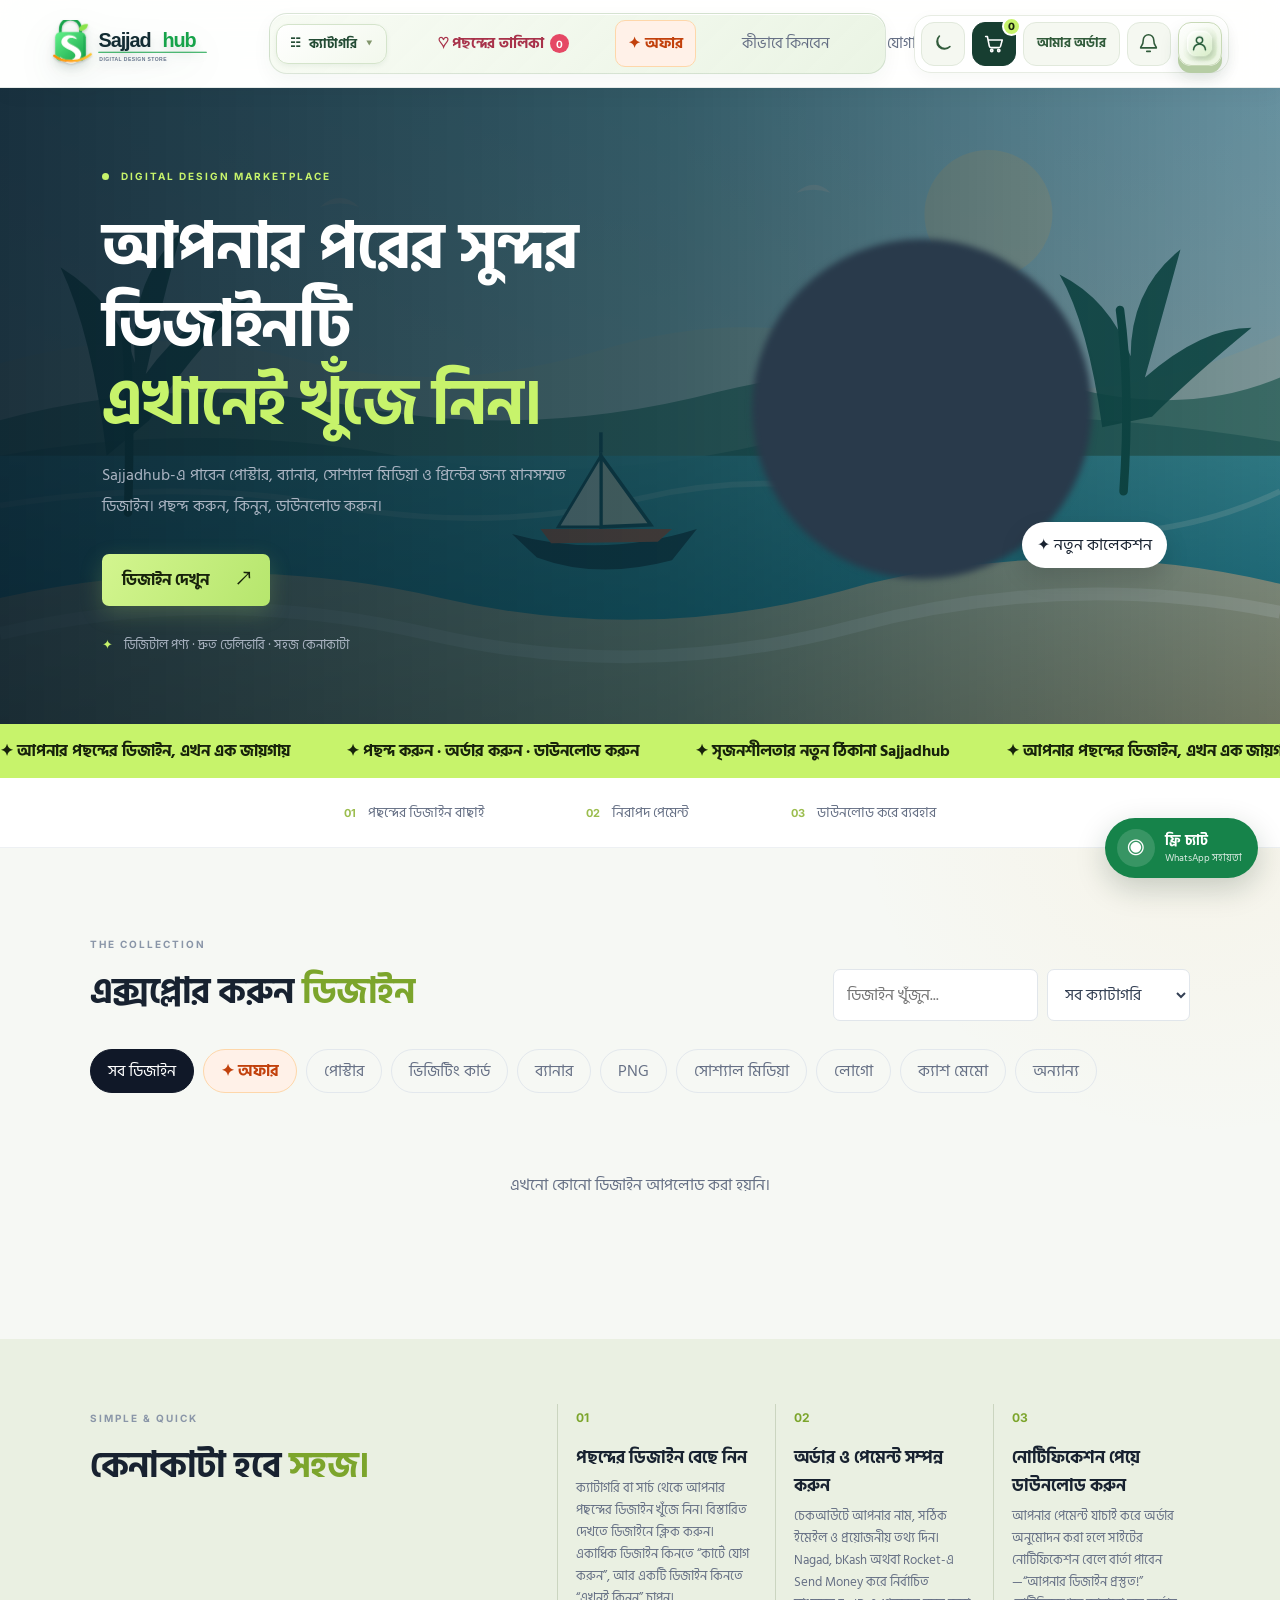
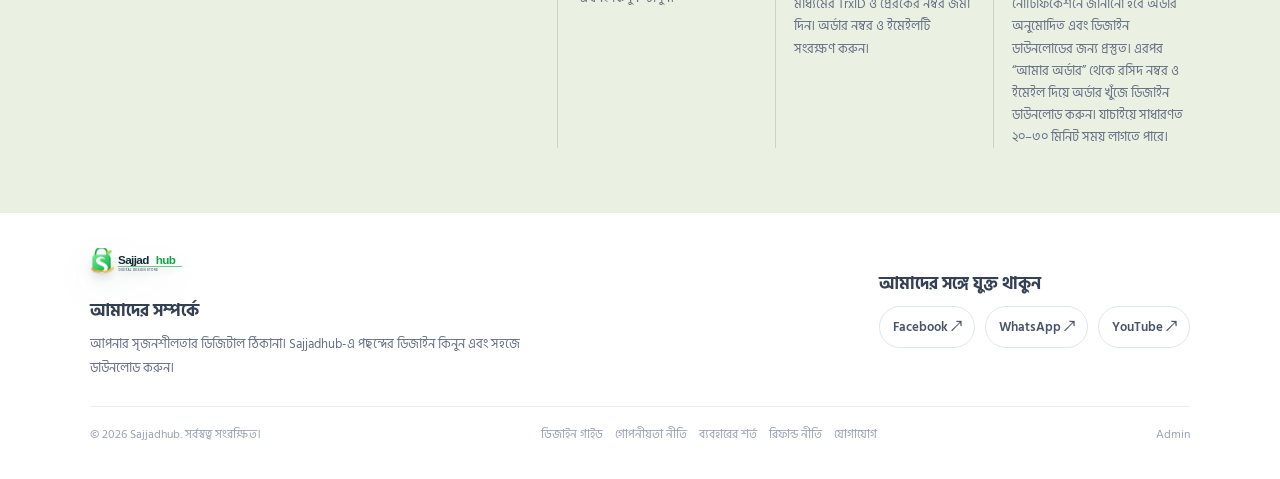
==== index.html @ d4e5ef69 "Show payment provider logos without duplicate text" ====
<!doctype html>
<html lang="bn">
<head>
  <meta charset="utf-8">
  <meta name="viewport" content="width=device-width, initial-scale=1">
  <meta name="theme-color" content="#101828">
  <meta name="google-site-verification" content="YLkcUttZaHvhsWvAdoCxbImIG55p9bo54wvLR462OSw" />
  <meta name="google-site-verification" content="5jRumCWJTZC4MbfJ2y0mTHkjR51A-d470CWr7_0JS5M" />
  <meta name="google-adsense-account" content="ca-pub-8869185519506089">
  <meta name="description" content="Sajjadhub-এ পোস্টার, ব্যানার, ভিজিটিং কার্ড, লোগো ও সোশ্যাল মিডিয়ার ডিজাইন কিনুন। সহজ অর্ডার, নিরাপদ পেমেন্ট যাচাই এবং ডিজিটাল ডাউনলোড।">
  <link rel="canonical" href="https://sajjadhub.pages.dev/">
  <meta property="og:type" content="website">
  <meta property="og:locale" content="bn_BD">
  <meta property="og:site_name" content="Sajjadhub">
  <meta property="og:title" content="Sajjadhub — ডিজিটাল ডিজাইন শপ">
  <meta property="og:description" content="পোস্টার, ব্যানার, ভিজিটিং কার্ড, লোগো ও সোশ্যাল মিডিয়ার ডিজাইন কিনুন Sajjadhub-এ।">
  <meta property="og:url" content="https://sajjadhub.pages.dev/">
  <meta property="og:image" content="https://sajjadhub.pages.dev/sajjadhub-logo.svg">
  <meta name="twitter:card" content="summary">
  <meta name="twitter:title" content="Sajjadhub — ডিজিটাল ডিজাইন শপ">
  <meta name="twitter:description" content="আপনার পছন্দের ডিজাইন বেছে নিন, অর্ডার করুন এবং ডাউনলোড করুন।">
  <script type="application/ld+json">
  {
    "@context": "https://schema.org",
    "@type": "WebSite",
    "name": "Sajjadhub",
    "url": "https://sajjadhub.pages.dev/",
    "inLanguage": "bn-BD",
    "description": "বাংলা ভাষার ডিজিটাল ডিজাইন শপ"
  }
  </script>
  <title>Sajjadhub — ডিজাইন শপ</title>
  <link rel="preconnect" href="https://fonts.googleapis.com">
  <link rel="preconnect" href="https://fonts.gstatic.com" crossorigin>
  <link href="https://fonts.googleapis.com/css2?family=Hind+Siliguri:wght@400;500;600;700&family=Inter:wght@400;500;600;700;800&display=swap" rel="stylesheet">
  <link rel="stylesheet" href="styles.css?v=bkash-rocket-preview-20261112-1">
</head>
<body>
  <header class="topbar">
    <a class="brand" href="#" aria-label="Sajjadhub হোম"><img src="/sajjadhub-logo.svg" alt="Sajjadhub — Digital Design Store"></a>
    <div class="header-navigation">
      <details class="category-menu"><summary class="category-menu-trigger"><span aria-hidden="true">☷</span> ক্যাটাগরি <span class="category-chevron">▾</span></summary><div class="category-menu-dropdown"><a href="#shop" data-category-link="পোস্টার">পোস্টার</a><a href="#shop" data-category-link="ভিজিটিং কার্ড">ভিজিটিং কার্ড</a><a href="#shop" data-category-link="ব্যানার">ব্যানার</a><a href="#shop" data-category-link="PNG">PNG</a><a href="#shop" data-category-link="সোশ্যাল মিডিয়া">সোশ্যাল মিডিয়া</a><a href="#shop" data-category-link="লোগো">লোগো</a><a href="#shop" data-category-link="ক্যাশ মেমো">ক্যাশ মেমো</a><a href="#shop" data-category-link="অন্যান্য">অন্যান্য</a></div></details>
      <nav class="primary-nav"><a href="#shop">ডিজাইন</a><a class="favorites-nav-link" href="#favorites" data-favorites-link>♡ পছন্দের তালিকা <span id="favoriteCount" hidden></span></a><a class="offer-nav-link" href="#shop" data-offers-link>✦ অফার</a><a href="#how">কীভাবে কিনবেন</a><a href="#contact">যোগাযোগ</a></nav>
    </div>
    <div class="header-actions" aria-label="দোকানের দ্রুত অপশন">
      <button class="header-icon-button theme-toggle" id="themeToggle" type="button" aria-label="ডার্ক মোড চালু করুন" title="ডার্ক মোড"><svg class="theme-moon-icon" viewBox="0 0 24 24" aria-hidden="true"><path d="M20.5 15.5A8.5 8.5 0 0 1 8.5 3.5 8.5 8.5 0 1 0 20.5 15.5Z"/></svg></button>
      <button class="header-icon-button cart-button" id="openCart" type="button" aria-label="কার্ট খুলুন" title="কার্ট"><svg viewBox="0 0 24 24" aria-hidden="true"><path d="M3 4h2l2.2 11.1a2 2 0 0 0 2 1.6h8.9a2 2 0 0 0 1.9-1.4L22 8H6"/><circle cx="10" cy="20" r="1.3"/><circle cx="18" cy="20" r="1.3"/></svg><span id="cartCount">0</span></button>
      <button class="header-icon-button my-orders-button" id="openMyOrders" type="button" aria-label="আমার অর্ডার" title="আমার অর্ডার"><span>আমার অর্ডার</span></button>
      <button class="header-icon-button notification-bell" id="openNotifications" type="button" aria-label="নোটিফিকেশন দেখুন" title="নোটিফিকেশন"><svg viewBox="0 0 24 24" aria-hidden="true"><path d="M18 8a6 6 0 0 0-12 0c0 7-3 7-3 9h18c0-2-3-2-3-9M10 21h4"/></svg><span id="notificationUnread" class="notification-unread" hidden></span></button>
      <button class="header-icon-button member-login-button" id="openMember" type="button" aria-label="সদস্য লগইন" title="সদস্য লগইন"><span class="member-login-orb"><svg viewBox="0 0 24 24" aria-hidden="true"><circle cx="12" cy="8" r="4"/><path d="M4.5 20a7.5 7.5 0 0 1 15 0"/></svg></span></button>
    </div>
  </header>

  <main>
    <section class="hero">
      <div class="hero-copy">
        <span class="eyebrow"><i></i> DIGITAL DESIGN MARKETPLACE</span>
        <h1>আপনার পরের সুন্দর ডিজাইনটি<br><em>এখানেই খুঁজে নিন।</em></h1>
        <p>Sajjadhub-এ পাবেন পোস্টার, ব্যানার, সোশ্যাল মিডিয়া ও প্রিন্টের জন্য মানসম্মত ডিজাইন। পছন্দ করুন, কিনুন, ডাউনলোড করুন।</p>
        <a class="primary-link" href="#shop">ডিজাইন দেখুন <span>↗</span></a>
        <div class="hero-note"><span>✦</span> ডিজিটাল পণ্য · দ্রুত ডেলিভারি · সহজ কেনাকাটা</div>
      </div>
      <div class="hero-art" aria-label="ডিজাইন প্রিভিউ">
        <div class="art-glow"></div>
        <div class="poster poster-back" aria-hidden="true"></div>
        <div class="poster poster-front" aria-hidden="true"></div>
        <button class="floating-chip" id="openNewCollection" type="button" aria-label="এই সপ্তাহে আপলোড করা নতুন ডিজাইন দেখুন">✦ নতুন কালেকশন</button>
      </div>
    </section>

    <section class="moving-headline" aria-label="Sajjadhub বার্তা"><div class="moving-track"><span>✦ আপনার পছন্দের ডিজাইন, এখন এক জায়গায়</span><span>✦ পছন্দ করুন · অর্ডার করুন · ডাউনলোড করুন</span><span>✦ সৃজনশীলতার নতুন ঠিকানা Sajjadhub</span><span>✦ আপনার পছন্দের ডিজাইন, এখন এক জায়গায়</span></div></section>

    <section class="trust-strip">
      <div><b>01</b><span>পছন্দের ডিজাইন বাছাই</span></div><div><b>02</b><span>নিরাপদ পেমেন্ট</span></div><div><b>03</b><span>ডাউনলোড করে ব্যবহার</span></div>
    </section>

    <dialog class="favorites-dialog" id="favoritesDialog" aria-labelledby="favoritesDialogTitle">
      <div class="favorites-dialog-inner">
        <button class="dialog-close" id="closeFavorites" type="button" aria-label="বন্ধ করুন">×</button>
        <div class="section-heading"><div><span class="eyebrow">YOUR SAVED DESIGNS</span><h2 id="favoritesDialogTitle">আপনার <em>পছন্দের ডিজাইন</em></h2><p class="favorites-intro">আপনার পছন্দের তালিকায় রাখা ডিজাইনগুলো এখানে দেখতে পাবেন।</p></div></div>
        <div class="product-grid" id="favoriteProductGrid"></div>
        <p class="empty-state favorites-empty" id="favoriteEmptyState">এখনো পছন্দের কোনো ডিজাইন নেই। পণ্যের ছবির কোণের ♡ চিহ্নে চাপ দিয়ে এখানে জমা রাখুন।</p>
      </div>
    </dialog>

    <section class="shop-section" id="shop">
      <div class="section-heading"><div><span class="eyebrow" id="shopEyebrow">THE COLLECTION</span><h2 id="shopHeading">এক্সপ্লোর করুন <em>ডিজাইন</em></h2></div><div class="shop-tools"><input id="searchInput" type="search" placeholder="ডিজাইন খুঁজুন..." aria-label="ডিজাইন খুঁজুন"><select id="categoryFilter" aria-label="ক্যাটাগরি"><option value="সব">সব ক্যাটাগরি</option><option value="অফার">শুধু অফার</option><option>পোস্টার</option><option>ভিজিটিং কার্ড</option><option>ব্যানার</option><option>PNG</option><option>সোশ্যাল মিডিয়া</option><option>লোগো</option><option>ক্যাশ মেমো</option><option>অন্যান্য</option></select></div></div>
      <div class="category-pills" id="categoryPills"><button class="active" data-category="সব">সব ডিজাইন</button><button class="offer-filter-button" data-category="অফার">✦ অফার</button><button data-category="পোস্টার">পোস্টার</button><button data-category="ভিজিটিং কার্ড">ভিজিটিং কার্ড</button><button data-category="ব্যানার">ব্যানার</button><button data-category="PNG">PNG</button><button data-category="সোশ্যাল মিডিয়া">সোশ্যাল মিডিয়া</button><button data-category="লোগো">লোগো</button><button data-category="ক্যাশ মেমো">ক্যাশ মেমো</button><button data-category="অন্যান্য">অন্যান্য</button></div>
      <div class="product-grid" id="productGrid"></div>
      <p class="empty-state" id="emptyState" hidden>এই নামে কোনো ডিজাইন পাওয়া যায়নি।</p>
    </section>

    <section class="how-section" id="how"><div><span class="eyebrow">SIMPLE & QUICK</span><h2>কেনাকাটা হবে <em>সহজ।</em></h2></div><div class="steps"><article><span>01</span><h3>পছন্দের ডিজাইন বেছে নিন</h3><p>ক্যাটাগরি বা সার্চ থেকে আপনার পছন্দের ডিজাইন খুঁজে নিন। বিস্তারিত দেখতে ডিজাইনে ক্লিক করুন। একাধিক ডিজাইন কিনতে “কার্টে যোগ করুন”, আর একটি ডিজাইন কিনতে “এখনই কিনুন” চাপুন।</p></article><article><span>02</span><h3>অর্ডার ও পেমেন্ট সম্পন্ন করুন</h3><p>চেকআউটে আপনার নাম, সঠিক ইমেইল ও প্রয়োজনীয় তথ্য দিন। Nagad, bKash অথবা Rocket-এ Send Money করে নির্বাচিত মাধ্যমের TrxID ও প্রেরকের নম্বর জমা দিন। অর্ডার নম্বর ও ইমেইলটি সংরক্ষণ করুন।</p></article><article><span>03</span><h3>নোটিফিকেশন পেয়ে ডাউনলোড করুন</h3><p>আপনার পেমেন্ট যাচাই করে অর্ডার অনুমোদন করা হলে সাইটের নোটিফিকেশন বেলে বার্তা পাবেন—“আপনার ডিজাইন প্রস্তুত!” নোটিফিকেশনে জানানো হবে অর্ডার অনুমোদিত এবং ডিজাইন ডাউনলোডের জন্য প্রস্তুত। এরপর “আমার অর্ডার” থেকে রসিদ নম্বর ও ইমেইল দিয়ে অর্ডার খুঁজে ডিজাইন ডাউনলোড করুন। যাচাইয়ে সাধারণত ২০–৩০ মিনিট সময় লাগতে পারে।</p></article></div></section>
  </main>

  <footer id="contact">
    <div class="footer-about"><a class="brand footer-brand" href="#" aria-label="Sajjadhub হোম"><img src="/sajjadhub-logo.svg" alt="Sajjadhub — Digital Design Store"></a><h3>আমাদের সম্পর্কে</h3><p>আপনার সৃজনশীলতার ডিজিটাল ঠিকানা। Sajjadhub-এ পছন্দের ডিজাইন কিনুন এবং সহজে ডাউনলোড করুন।</p></div>
    <div class="footer-social"><h3>আমাদের সঙ্গে যুক্ত থাকুন</h3><div class="social-links"><a href="https://www.facebook.com/sh.shoheb.vai" target="_blank" rel="noopener noreferrer">Facebook ↗</a><a href="https://wa.me/8801951608000" target="_blank" rel="noopener noreferrer">WhatsApp ↗</a><a href="https://www.youtube.com/@hookbangla" target="_blank" rel="noopener noreferrer">YouTube ↗</a></div></div>
    <div class="footer-bottom"><span>© <span id="year"></span> Sajjadhub. সর্বস্বত্ব সংরক্ষিত।</span><nav class="footer-policy-links" aria-label="আইনি ও সহায়তা"><a href="/design-guide.html">ডিজাইন গাইড</a><a href="/privacy-policy.html">গোপনীয়তা নীতি</a><a href="/terms.html">ব্যবহারের শর্ত</a><a href="/refund-policy.html">রিফান্ড নীতি</a><a href="/contact.html">যোগাযোগ</a></nav><a href="/admin.html">Admin</a></div>
  </footer>

  <div class="drawer-backdrop" id="backdrop"></div>
  <aside class="cart-drawer" id="cartDrawer" aria-label="শপিং কার্ট">
    <div class="drawer-head"><div><span class="eyebrow">YOUR SELECTION</span><h2>আপনার কার্ট</h2></div><button id="closeCart" class="icon-button" aria-label="বন্ধ করুন">×</button></div>
    <div id="cartItems" class="cart-items"><p class="cart-empty">আপনার কার্ট এখনো খালি।</p></div>
    <div class="cart-footer"><div class="total-row"><span>সর্বমোট</span><strong id="cartTotal">৳০</strong></div><button class="checkout-button" id="checkoutButton" disabled>চেকআউট করুন <span>→</span></button><small>পেমেন্ট গেটওয়ে যুক্ত না হওয়া পর্যন্ত চেকআউট ডেমো মোডে থাকবে।</small></div>
  </aside>

  <dialog id="productDialog" class="product-dialog"><div class="product-detail-modal"><button type="button" class="modal-close" id="closeProductDialog" aria-label="বন্ধ করুন">×</button><div id="productDetailContent"></div></div></dialog>
  <dialog id="checkoutDialog"><form method="dialog" class="checkout-modal"><button type="button" class="modal-close" id="closeCheckout" aria-label="বন্ধ করুন">×</button><span class="eyebrow">MANUAL MOBILE PAYMENT</span><h2>অর্ডার সম্পন্ন করুন</h2><p>আপনার পছন্দের মাধ্যম নির্বাচন করে নিচের ব্যক্তিগত নম্বরে <b>Send Money</b> করুন। পেমেন্ট যাচাই না হওয়া পর্যন্ত অর্ডারটি Pending থাকবে।</p>
<div class="payment-method-grid" role="group" aria-label="পেমেন্ট মাধ্যম নির্বাচন">
<button type="button" class="payment-method-option active" data-payment-method="Nagad" aria-pressed="true"><span class="payment-brand-logo nagad-brand"><img src="https://raw.githubusercontent.com/mdmubarokhosin/Bd-MFS-Logo/f16866e4b0fe34ef30798be42805dd831e36b61f/logos/png/nagad.png" alt="Nagad payment logo" loading="lazy" decoding="async" width="96" height="34"></span></button>
<button type="button" class="payment-method-option" data-payment-method="bKash" aria-pressed="false"><span class="payment-brand-logo bkash-brand"><img src="https://raw.githubusercontent.com/mdmubarokhosin/Bd-MFS-Logo/f16866e4b0fe34ef30798be42805dd831e36b61f/logos/png/bkash.png" alt="bKash payment logo" loading="lazy" decoding="async" width="96" height="34"></span></button>
<button type="button" class="payment-method-option" data-payment-method="Rocket" aria-pressed="false"><span class="payment-brand-logo rocket-brand"><img src="https://raw.githubusercontent.com/mdmubarokhosin/Bd-MFS-Logo/f16866e4b0fe34ef30798be42805dd831e36b61f/logos/png/rocket.png" alt="Rocket payment logo" loading="lazy" decoding="async" width="96" height="34"></span></button>
</div>
<div class="nagad-box"><small id="paymentNumberLabel">Nagad-এ টাকা পাঠানোর নম্বর</small><strong id="paymentNumber">01951608000</strong><button type="button" id="copyPaymentNumber" class="copy-button">নম্বর কপি করুন</button></div><label>আপনার নাম<input id="buyerName" type="text" autocomplete="name" placeholder="আপনার পুরো নাম লিখুন" required></label><label class="checkout-email-field">অর্ডার ও ডাউনলোডের জন্য ইমেইল<input id="buyerEmail" name="email" type="email" inputmode="email" autocomplete="email" placeholder="name@example.com" aria-describedby="buyerEmailHelp" required><small id="buyerEmailHelp">লগইন করা থাকলে অ্যাকাউন্টের তথ্য আগে থেকে বসবে; চাইলে এখানে পরিবর্তন করতে পারবেন।</small></label><label>যে নম্বর থেকে টাকা পাঠিয়েছেন<input id="senderPhone" type="tel" inputmode="numeric" placeholder="01XXXXXXXXX" required></label><label><span id="paymentTrxLabel">Nagad TrxID</span><input id="trxId" type="text" placeholder="ট্রানজেকশন আইডি লিখুন" required></label><div class="total-row"><span>অর্ডারের মোট</span><strong id="dialogTotal">৳০</strong></div><button class="checkout-button" id="submitPayment" type="button">পেমেন্ট তথ্য কপি করুন</button><small>রসিদের অর্ডার নম্বর ও এই Gmail সংরক্ষণ করুন। পেমেন্ট অনুমোদনের পর উপরের “আমার অর্ডার” অপশনে রসিদের অর্ডার নম্বর ও Gmail দিয়ে ডিজাইন ডাউনলোড করতে পারবেন।</small><p id="checkoutMessage" class="checkout-message" role="status"></p></form></dialog>
  <dialog id="myOrdersDialog" class="my-orders-dialog"><form method="dialog" class="my-orders-modal"><button type="button" class="modal-close" id="closeMyOrders" aria-label="বন্ধ করুন">×</button><div class="orders-hero"><span class="orders-hero-icon">✦</span><span class="orders-kicker">SAJJADHUB · ORDER CENTER</span><h2>আপনার অর্ডার</h2><p>কেনা ডিজাইন খুঁজে পেতে রসিদের তথ্য দিয়ে যাচাই করুন।</p><div class="orders-steps"><span><b>01</b> রসিদ নম্বর</span><i></i><span><b>02</b> ইমেইল যাচাই</span><i></i><span><b>03</b> ডাউনলোড</span></div></div><div class="orders-form-body"><label><span class="orders-label-title">রসিদের অর্ডার নম্বর</span><span class="orders-input-wrap"><span class="orders-input-icon">#</span><input id="myOrderId" type="text" inputmode="numeric" placeholder="যেমন: 10025" required></span><small>আপনার কেনাকাটার রসিদে নম্বরটি পাবেন।</small></label><label><span class="orders-label-title">অর্ডারের সময় দেওয়া ইমেইল</span><span class="orders-input-wrap"><span class="orders-input-icon">✉</span><input id="myOrderEmail" type="email" inputmode="email" placeholder="আপনার Gmail লিখুন" required></span><small>অর্ডার করার সময় যে ইমেইল দিয়েছিলেন, সেটিই ব্যবহার করুন।</small></label><button type="button" class="checkout-button orders-search-button" id="lookupMyOrder"><span>অর্ডার খুঁজুন</span><span aria-hidden="true">↗</span></button><p class="orders-privacy-note">♧ আপনার অর্ডারের তথ্য শুধু যাচাইয়ের জন্য ব্যবহার করা হবে।</p><p id="myOrderLookupMessage" class="my-order-lookup-message" role="status"></p><div id="myOrderLookupResult" class="my-order-lookup-result"></div></div></form></dialog>
  <dialog id="memberDialog" class="member-dialog"><section class="member-modal"><button type="button" class="modal-close" id="closeMember" aria-label="বন্ধ করুন">×</button><header class="member-hero"><span class="member-hero-icon">✦</span><span class="notifications-kicker">SAJJADHUB · MEMBERS</span><h2>আপনার সদস্য অ্যাকাউন্ট</h2><p>সদস্য হতে ইউজারনেম ও পাসওয়ার্ডই যথেষ্ট। লগইন ছাড়াও কেনাকাটা করতে পারবেন।</p></header><div class="member-body"><div id="memberAuthForms"><div class="member-tabs"><button type="button" class="active" id="memberLoginTab">লগইন</button><button type="button" id="memberRegisterTab">নতুন সদস্য</button></div><form id="memberLoginForm" class="member-form"><label>ইউজারনেম<input name="username" autocomplete="username" minlength="3" maxlength="24" required placeholder="আপনার ইউজারনেম"></label><label>পাসওয়ার্ড<input name="password" type="password" autocomplete="current-password" required placeholder="আপনার পাসওয়ার্ড"></label><button class="member-submit" type="submit" id="memberLoginSubmit">লগইন করুন</button></form><form id="memberRegisterForm" class="member-form" hidden><label>ইউজারনেম<input name="username" autocomplete="username" minlength="3" maxlength="24" required placeholder="৩–২৪ অক্ষর, ইংরেজি/সংখ্যা"></label><label>পাসওয়ার্ড<input name="password" type="password" autocomplete="new-password" minlength="8" maxlength="128" required placeholder="কমপক্ষে ৮ অক্ষর"></label><label>পাসওয়ার্ড নিশ্চিত করুন<input name="confirmPassword" type="password" autocomplete="new-password" minlength="8" maxlength="128" required placeholder="আবার পাসওয়ার্ড লিখুন"></label><button class="member-submit" type="submit" id="memberRegisterSubmit">সদস্য অ্যাকাউন্ট খুলুন</button></form></div><div id="memberSignedIn" class="member-signed-in" hidden><div class="member-avatar">✓</div><h3 id="memberWelcome">স্বাগতম!</h3><p>আপনি Sajjadhub সদস্য হিসেবে লগইন আছেন।</p><button type="button" class="member-submit" id="memberLogout">লগআউট</button></div><p id="memberMessage" class="member-message" role="status"></p><p class="member-footnote">আপনার পাসওয়ার্ড নিরাপদভাবে হ্যাশ করে সংরক্ষণ করা হয়।</p></div></section></dialog>
  <dialog id="notificationsDialog" class="notifications-dialog"><section class="notifications-modal"><button type="button" class="modal-close" id="closeNotifications" aria-label="বন্ধ করুন">×</button><header class="notifications-hero"><span class="notifications-icon">♧</span><span class="notifications-kicker">SAJJADHUB · UPDATES</span><h2>নোটিফিকেশন</h2><p>অফার, নতুন ডিজাইন ও আপনার অর্ডারের গুরুত্বপূর্ণ আপডেট এখানে পাবেন।</p></header><div class="notifications-body"><div class="notification-refresh-row"><span>আপনার জন্য নতুন বার্তা</span><button type="button" class="notification-load-button" id="loadNotifications">↻ আপডেট দেখুন</button></div><p id="notificationMessage" class="notification-message" role="status"></p><div id="notificationList" class="notification-list"><div class="notification-empty">নোটিফিকেশন লোড হচ্ছে...</div></div><p class="notification-footnote">ব্যক্তিগত অর্ডার আপডেট দেখতে আগে “আমার অর্ডার” থেকে রসিদ ও ইমেইল যাচাই করুন।</p></div></section></dialog>
  <dialog id="receiptDialog" class="receipt-dialog">
    <div class="receipt-shell">
      <div id="receiptContent"></div>
      <div class="receipt-actions">
        <button type="button" id="printReceipt" class="checkout-button">রসিদ প্রিন্ট / PDF সংরক্ষণ</button>
        <button type="button" id="closeReceipt" class="receipt-close">বন্ধ করুন</button>
      </div>
    </div>
  </dialog>
  <a class="floating-whatsapp-chat" href="https://wa.me/8801951608000?text=আসসালামু%20আলাইকুম%2C%20SajjadHub%20থেকে%20সহায়তা%20চাই।" target="_blank" rel="noopener noreferrer" aria-label="WhatsApp-এ বিনামূল্যে চ্যাট করুন"><span class="chat-icon" aria-hidden="true">◉</span><span><strong>ফ্রি চ্যাট</strong><small>WhatsApp সহায়তা</small></span></a>
  <script src="app.js?v=bkash-rocket-preview-20261112-2"></script>
</body>
</html>
---- styles.css ----
*{box-sizing:border-box}html{scroll-behavior:smooth}body{margin:0;background:#f7f8fa;color:#182230;font-family:"Hind Siliguri",sans-serif}a{color:inherit;text-decoration:none}button,input,select{font:inherit}.topbar{height:82px;padding:0 max(5vw,24px);display:flex;align-items:center;justify-content:space-between;background:#fff;border-bottom:1px solid #edf0f3;position:sticky;top:0;z-index:5}.brand{display:flex;align-items:center;gap:10px;font:800 19px Inter,sans-serif;letter-spacing:-1px}.brand-mark{height:39px;width:39px;border-radius:13px;background:#c7f36b;color:#17220b;display:grid;place-items:center;font-size:23px}.brand-light{color:#89939e}.brand small{display:block;font:500 10px "Hind Siliguri";letter-spacing:1.5px;color:#89939e;margin-top:2px}.topbar nav{display:flex;gap:34px;color:#667085;font-size:15px}.topbar nav a:hover{color:#111827}.cart-button{border:0;background:#101828;color:#fff;padding:11px 17px;border-radius:30px;cursor:pointer}.cart-button span{display:inline-grid;place-items:center;background:#c7f36b;color:#17220b;border-radius:50%;width:22px;height:22px;margin-left:8px;font:700 12px Inter}.hero{padding:74px max(8vw,28px) 68px;min-height:510px;background:linear-gradient(90deg,rgba(8, 30, 43, .91),rgba(8, 45, 55, .76) 52%,rgba(8, 45, 55, .48)),url("/saint-martin-bg.svg") center/cover no-repeat;color:#fff;display:grid;grid-template-columns:1.05fr .95fr;align-items:center;overflow:hidden}.eyebrow{font:700 10px Inter,sans-serif;letter-spacing:2px;color:#8a96a8}.hero .eyebrow{color:#c7f36b}.eyebrow i{display:inline-block;width:7px;height:7px;border-radius:50%;background:#c7f36b;margin-right:8px}.hero h1{font-size:clamp(37px,5vw,64px);line-height:1.22;letter-spacing:-1.3px;margin:22px 0 15px}.hero h1 em,.section-heading h2 em,.how-section h2 em{font-style:normal;color:#c7f36b}.hero-copy>p{max-width:490px;color:#aab4c2;font-size:16px;line-height:1.9}.primary-link{display:inline-flex;gap:28px;align-items:center;background:#c7f36b;color:#17220b;padding:13px 20px;border-radius:7px;font-weight:700;margin-top:17px}.hero-note{margin-top:28px;color:#aab4c2;font-size:13px}.hero-note span{color:#c7f36b;margin-right:8px}.hero-art{height:365px;position:relative;display:flex;align-items:center;justify-content:center}.art-glow{position:absolute;width:340px;height:340px;border-radius:50%;background:#293a4b;filter:blur(3px)}.poster{position:absolute;width:205px;height:286px;padding:20px;box-shadow:0 22px 55px #0005;display:flex;flex-direction:column;justify-content:space-between}.poster-back{background:#f1d9c5;color:#a34d35;transform:rotate(-12deg) translate(-68px,5px)}.poster-back span,.poster-back small{font:700 9px Inter;letter-spacing:2px}.poster-back b{font:800 35px/1 Inter;letter-spacing:-2px}.poster-front{background:#c7f36b;color:#17220b;transform:rotate(8deg) translate(45px,5px);z-index:1}.poster-tag{font:700 8px Inter;letter-spacing:1.5px}.poster-front>b{font:800 42px/.94 Inter;letter-spacing:-3px}.poster-front b i{font-style:normal;color:#f7f8fa}.poster-bottom{display:flex;justify-content:space-between;font:700 10px Inter}.floating-chip{position:absolute;z-index:2;bottom:24px;right:2%;padding:10px 15px;background:#fff;color:#182230;border-radius:30px;font-size:12px;box-shadow:0 10px 25px #0002}.trust-strip{display:flex;justify-content:center;gap:8vw;padding:23px 20px;background:#fff;border-bottom:1px solid #edf0f3}.trust-strip div{display:flex;align-items:center;gap:12px;color:#667085;font-size:14px}.trust-strip b{font:700 11px Inter;color:#9bbd4e}.shop-section{padding:82px max(7vw,24px) 90px}.section-heading{display:flex;align-items:end;justify-content:space-between;gap:24px}.section-heading h2,.how-section h2{font-size:36px;margin:7px 0 0;letter-spacing:-.5px}.section-heading h2 em,.how-section h2 em{color:#7ca52c}.shop-tools{display:flex;gap:9px}.shop-tools input,.shop-tools select{border:1px solid #e1e6eb;background:#fff;border-radius:7px;padding:11px 13px;color:#344054;outline:none}.shop-tools input{width:205px}.category-pills{display:flex;gap:9px;flex-wrap:wrap;margin:28px 0}.category-pills button{border:1px solid #e3e8ed;background:transparent;color:#667085;padding:8px 17px;border-radius:30px;cursor:pointer}.category-pills button.active,.category-pills button:hover{background:#101828;color:#fff;border-color:#101828}.product-grid{display:grid;grid-template-columns:repeat(4,1fr);gap:20px}.product-card{background:#fff;border:1px solid #edf0f3;border-radius:12px;overflow:hidden;transition:.2s}.product-card:hover{transform:translateY(-4px);box-shadow:0 14px 35px #18223010}.product-thumb{height:210px;display:grid;place-items:center;padding:18px;position:relative;overflow:hidden}.product-thumb img{width:100%;height:100%;object-fit:cover;border-radius:5px}.sample-art{width:138px;height:174px;padding:17px;display:flex;flex-direction:column;justify-content:space-between;box-shadow:0 12px 25px #0002;transform:rotate(-3deg)}.sample-art strong{font:800 23px/1 Inter;letter-spacing:-1px}.sample-art small{font:700 8px Inter;letter-spacing:1px}.product-info{padding:16px}.product-meta{display:flex;justify-content:space-between;color:#98a2b3;font-size:11px}.product-info h3{font-size:17px;margin:8px 0 12px}.product-bottom{display:flex;justify-content:space-between;align-items:center}.price{font:700 16px Inter;color:#182230}.add-button{border:0;background:#eff6e2;color:#54751d;border-radius:6px;padding:8px 12px;cursor:pointer;font-weight:700}.add-button:hover{background:#c7f36b}.empty-state{text-align:center;color:#667085;padding:35px}.how-section{background:#eaf0e2;padding:65px max(7vw,24px);display:grid;grid-template-columns:.8fr 1.2fr;gap:45px}.steps{display:grid;grid-template-columns:repeat(3,1fr);gap:20px}.steps article{border-left:1px solid #cbd5c0;padding-left:18px}.steps article>span{font:700 12px Inter;color:#7ca52c}.steps h3{font-size:17px;margin:14px 0 5px}.steps p{color:#667085;font-size:13px;line-height:1.7;margin:0}footer{padding:35px max(7vw,24px);display:flex;align-items:center;justify-content:space-between;background:#fff;color:#98a2b3;font-size:12px}footer p{margin:0}.drawer-backdrop{position:fixed;inset:0;background:#10182880;z-index:9;opacity:0;pointer-events:none;transition:.2s}.drawer-backdrop.show{opacity:1;pointer-events:auto}.cart-drawer{position:fixed;right:0;top:0;height:100dvh;width:min(420px,100%);background:#fff;z-index:10;transform:translateX(102%);transition:.25s;display:flex;flex-direction:column;padding:25px}.cart-drawer.open{transform:translateX(0)}.drawer-head{display:flex;justify-content:space-between;align-items:center;border-bottom:1px solid #edf0f3;padding-bottom:17px}.drawer-head h2{margin:4px 0;font-size:25px}.icon-button,.modal-close{border:0;background:#f2f4f7;border-radius:50%;width:35px;height:35px;font-size:24px;cursor:pointer}.cart-items{flex:1;overflow:auto;padding:12px 0}.cart-empty{color:#98a2b3;text-align:center;margin-top:45px}.cart-line{display:flex;justify-content:space-between;gap:15px;padding:14px 0;border-bottom:1px solid #edf0f3}.cart-line h4{margin:0 0 4px;font-size:15px}.cart-line small{color:#98a2b3}.remove-item{border:0;background:none;color:#b54747;cursor:pointer}.cart-footer{border-top:1px solid #edf0f3;padding-top:18px}.total-row{display:flex;justify-content:space-between;align-items:center;margin-bottom:15px}.total-row strong{font:700 19px Inter}.checkout-button{width:100%;border:0;background:#101828;color:white;padding:14px;border-radius:7px;font-weight:700;cursor:pointer}.checkout-button:disabled{opacity:.4;cursor:not-allowed}.checkout-button span{float:right}.cart-footer>small,.checkout-modal>small{display:block;color:#98a2b3;font-size:11px;line-height:1.6;margin-top:10px}dialog{border:0;border-radius:14px;padding:0;width:min(450px,calc(100% - 28px));box-shadow:0 25px 80px #0003}dialog::backdrop{background:#10182899}.checkout-modal{padding:30px;position:relative}.checkout-modal h2{font-size:28px;margin:8px 0}.checkout-modal p{color:#667085;line-height:1.7;font-size:14px}.modal-close{position:absolute;right:20px;top:20px}.checkout-modal label{display:block;font-size:13px;font-weight:600;margin:20px 0}.checkout-modal label input{display:block;width:100%;margin-top:7px;padding:12px;border:1px solid #d0d5dd;border-radius:7px}.checkout-message{color:#54751d!important;font-weight:600}@media(max-width:900px){.hero{grid-template-columns:1fr .8fr;padding-left:6vw;padding-right:6vw}.product-grid{grid-template-columns:repeat(2,1fr)}.how-section{grid-template-columns:1fr}.steps{margin-top:8px}}@media(max-width:620px){.topbar{height:68px;padding:0 17px}.topbar nav{display:none}.hero{display:block;padding:55px 24px 25px}.hero-art{height:315px;margin-top:12px}.section-heading{display:block}.shop-tools{margin-top:18px}.shop-tools input{flex:1;min-width:0}.shop-section{padding:55px 18px}.product-grid{gap:12px}.product-thumb{height:165px}.sample-art{width:112px;height:140px}.sample-art strong{font-size:19px}.product-info{padding:12px}.product-info h3{font-size:15px}.add-button{padding:7px 9px;font-size:12px}.trust-strip{gap:12px;justify-content:space-around}.trust-strip div{gap:6px;font-size:11px}.trust-strip b{font-size:10px}.steps{grid-template-columns:1fr;gap:22px}.steps article{padding-bottom:8px}footer{display:block;text-align:center}footer .brand{justify-content:center}footer p{margin:13px 0}footer>span{display:block}.category-pills{gap:6px}.category-pills button{padding:7px 12px;font-size:12px}}
.nagad-box{display:flex;align-items:center;gap:10px;flex-wrap:wrap;background:#fff3f3;border:1px solid #ffd5d5;border-radius:9px;padding:13px;margin:16px 0}.nagad-box small{display:block;width:100%;color:#8b3a3a;font-size:11px}.nagad-box strong{font:800 21px Inter,sans-serif;color:#b42318}.copy-button{border:0;background:#b42318;color:white;padding:8px 11px;border-radius:6px;cursor:pointer;font-size:12px}.checkout-modal label{margin:13px 0}.checkout-modal label input{font:inherit}

/* Product detail and accessible click targets */
.product-open,.product-title-button{display:block;width:100%;padding:0;border:0;background:transparent;text-align:inherit;cursor:pointer;color:inherit}
.product-open .product-thumb{width:100%}
.product-title-button h3{margin:8px 0 12px}
.product-card:focus-visible,.product-open:focus-visible,.product-title-button:focus-visible,.details-link:focus-visible{outline:3px solid #9acb3d;outline-offset:3px}
.details-link{border:0;background:transparent;color:#667085;font-size:12px;padding:10px 0 0;cursor:pointer}
.product-dialog{width:min(780px,calc(100% - 24px));max-width:780px;max-height:90dvh;overflow:auto}
.product-detail-modal{position:relative;padding:28px;display:grid;grid-template-columns:minmax(0,1fr) minmax(0,1fr);gap:28px;align-items:center}
.detail-art{min-height:330px;border-radius:12px;display:grid;place-items:center;padding:25px;overflow:hidden}
.detail-art .sample-art{width:min(230px,100%);height:280px;transform:rotate(-2deg)}
.detail-art img{width:100%;max-height:420px;object-fit:contain;border-radius:8px}
.detail-copy{padding:14px 0}
.detail-copy .product-meta{margin-top:18px}
.detail-copy h2{font-size:27px;margin:10px 0}
.detail-price{font:800 23px Inter,sans-serif;color:#182230}
.detail-copy p{color:#667085;line-height:1.8;margin:15px 0}
.detail-specs{padding-left:20px;color:#667085;font-size:13px;line-height:2}
.detail-copy .checkout-button{margin-top:12px}
.nagad-box{margin-top:12px}
@media(max-width:620px){.product-detail-modal{grid-template-columns:1fr;padding:22px;gap:15px}.detail-art{min-height:230px}.detail-art .sample-art{height:210px}.detail-copy{padding:0}.detail-copy h2{font-size:23px}}


/* Enhanced product detail: balanced two-column layout, full modal artwork watermark and 3D preview */
.product-dialog{width:min(1040px,calc(100% - 28px));max-width:1040px;max-height:92dvh;overflow:auto;background:#f7f8f5;position:relative}
.product-detail-modal{position:relative;isolation:isolate;min-height:560px;padding:34px;display:grid;grid-template-columns:minmax(280px,.9fr) minmax(0,1.1fr);gap:36px;align-items:center;overflow:hidden;background:radial-gradient(ellipse at 18% 48%,#e5edda 0%,#f7f8f5 52%,#f0f3ef 100%)}
#productDetailContent{position:relative;z-index:2;display:grid;grid-template-columns:minmax(280px,.9fr) minmax(0,1.1fr);gap:36px;align-items:center;min-width:0}
.detail-watermark{position:absolute;z-index:-1;right:-30px;top:50%;width:52%;height:120%;transform:translateY(-50%) rotate(-10deg);display:grid;place-items:center;opacity:.075;pointer-events:none;filter:blur(.2px)}
.detail-watermark .sample-art{width:min(360px,90%);height:440px;transform:rotate(9deg);box-shadow:0 30px 80px #0002}
.detail-watermark img{width:100%;height:100%;object-fit:contain}
.detail-art{min-height:440px;border-radius:22px;display:grid;place-items:center;padding:36px;position:relative;overflow:hidden;perspective:1100px;box-shadow:0 24px 60px #152b2530}
.detail-art:before{content:"";position:absolute;inset:0;background:linear-gradient(135deg,#ffffff35,transparent 48%,#00000012);pointer-events:none}
.detail-art-stage{position:relative;transform-style:preserve-3d;animation:productFloat 5s ease-in-out infinite;filter:drop-shadow(0 28px 24px #0004)}
.detail-art-stage .sample-art{width:min(255px,100%);height:330px;transform:rotateY(-13deg) rotateX(4deg) rotateZ(-3deg);border-radius:4px;box-shadow:18px 22px 35px #0003}
.detail-art-stage img{display:block;width:min(100%,330px);max-height:370px;object-fit:contain;border-radius:7px;transform:rotateY(-9deg) rotateX(2deg);box-shadow:18px 22px 35px #0003}
.preview-chip{position:absolute;bottom:17px;left:18px;padding:8px 12px;border-radius:30px;background:#ffffffd9;color:#24352d;font:700 9px Inter,sans-serif;letter-spacing:1.2px}
.detail-copy{padding:18px 10px 18px 0;min-width:0}
.detail-copy h2{font-size:clamp(24px,3vw,34px);line-height:1.35;margin:12px 0}
.detail-copy p{font-size:15px}
.detail-actions{display:flex;gap:12px;margin-top:22px;flex-wrap:wrap}
.detail-actions button{flex:1 1 190px;min-height:52px;border:0;border-radius:9px;padding:13px 16px;font-weight:800;cursor:pointer;transition:transform .18s,box-shadow .18s}
.detail-actions button:hover{transform:translateY(-2px);box-shadow:0 10px 22px #10182820}
.detail-cart-button{background:#e8f1d8;color:#3f6417}
.detail-buy-button{background:#101828;color:#fff}
@keyframes productFloat{0%,100%{transform:translateY(0) rotateY(-2deg)}50%{transform:translateY(-13px) rotateY(3deg)}}
@media(max-width:760px){.product-detail-modal{padding:22px;min-height:0}#productDetailContent{grid-template-columns:minmax(0,1fr);gap:18px}.detail-art{min-height:290px}.detail-art-stage .sample-art{height:235px;width:190px}.detail-copy{padding:0}.detail-watermark{width:95%;height:70%;right:-18%;top:42%}.detail-actions{gap:9px}.detail-actions button{flex-basis:100%}}
@media(prefers-reduced-motion:reduce){.detail-art-stage{animation:none}}

/* Final layout correction: make the product detail content occupy the full dialog width */
.product-dialog{
  width:calc(100vw - 28px);
  max-width:1120px;
  max-height:94dvh;
  padding:0;
  overflow:auto;
  margin:auto;
  background:#f2f5ef;
}
.product-detail-modal{
  display:block;
  width:100%;
  min-height:0;
  padding:0;
  overflow:hidden;
  background:transparent;
}
#productDetailContent{
  width:100%;
  min-height:580px;
  padding:42px 48px;
  display:grid;
  grid-template-columns:minmax(0,1fr) minmax(0,1fr);
  gap:38px;
  align-items:center;
  box-sizing:border-box;
}
.detail-art{
  width:100%;
  min-width:0;
  min-height:460px;
}
.detail-copy{
  width:100%;
  min-width:0;
  padding:12px 4px;
}
.detail-actions{
  display:flex;
  flex-wrap:nowrap;
  gap:12px;
  width:100%;
}
.detail-actions button{
  flex:1 1 0;
  min-width:0;
  white-space:nowrap;
  font-size:14px;
}
.product-dialog .modal-close{
  z-index:10;
  position:sticky;
  float:right;
  margin:14px 14px -48px 0;
  top:14px;
}
@media(max-width:760px){
  #productDetailContent{
    min-height:0;
    grid-template-columns:minmax(0,1fr);
    gap:20px;
    padding:26px 22px 30px;
  }
  .detail-art{min-height:300px}
  .detail-copy{padding:0}
  .detail-actions{flex-wrap:nowrap;gap:8px}
  .detail-actions button{flex:1 1 50%;font-size:12px;padding:12px 8px;white-space:normal}
  .product-dialog .modal-close{margin:10px 10px -45px 0}
}


/* Light / dark appearance */
.theme-toggle{border:1px solid #d0d5dd;background:#fff;color:#344054;padding:10px 14px;border-radius:30px;cursor:pointer;font-weight:700;white-space:nowrap}
body[data-theme="dark"]{background:#111827;color:#e5e7eb;color-scheme:dark}
body[data-theme="dark"] .topbar,
body[data-theme="dark"] .trust-strip,
body[data-theme="dark"] footer,
body[data-theme="dark"] .cart-drawer,
body[data-theme="dark"] .product-card,
body[data-theme="dark"] .checkout-modal{background:#1f2937;color:#e5e7eb;border-color:#374151}
body[data-theme="dark"] .topbar{border-bottom-color:#374151}
body[data-theme="dark"] .topbar nav,
body[data-theme="dark"] .trust-strip div,
body[data-theme="dark"] footer,
body[data-theme="dark"] .product-meta,
body[data-theme="dark"] .product-info h3,
body[data-theme="dark"] .price,
body[data-theme="dark"] .detail-copy p,
body[data-theme="dark"] .detail-specs,
body[data-theme="dark"] .steps p{color:#cbd5e1}
body[data-theme="dark"] .theme-toggle{background:#374151;color:#f9fafb;border-color:#4b5563}
body[data-theme="dark"] .shop-tools input,
body[data-theme="dark"] .shop-tools select,
body[data-theme="dark"] .checkout-modal label input{background:#111827;color:#f9fafb;border-color:#4b5563}
body[data-theme="dark"] .category-pills button{border-color:#4b5563;color:#cbd5e1}
body[data-theme="dark"] .category-pills button.active,
body[data-theme="dark"] .category-pills button:hover{background:#c7f36b;color:#17220b;border-color:#c7f36b}
body[data-theme="dark"] .add-button{background:#34451f;color:#d9f99d}
body[data-theme="dark"] .how-section{background:#202c25;color:#e5e7eb}
body[data-theme="dark"] .steps article{border-color:#475569}
body[data-theme="dark"] .drawer-head,
body[data-theme="dark"] .cart-line,
body[data-theme="dark"] .cart-footer{border-color:#374151}
body[data-theme="dark"] .icon-button,
body[data-theme="dark"] .modal-close{background:#374151;color:#f9fafb}
body[data-theme="dark"] .product-dialog{background:#18231f}
body[data-theme="dark"] .product-detail-modal{background:radial-gradient(ellipse at 18% 48%,#26392e 0%,#18231f 55%,#17202a 100%)}
body[data-theme="dark"] .detail-price{color:#f9fafb}
body[data-theme="dark"] .checkout-modal p{color:#cbd5e1}
body[data-theme="dark"] .cart-empty{color:#9ca3af}
body[data-theme="dark"] .detail-cart-button{background:#34451f;color:#d9f99d}
body[data-theme="dark"] .detail-buy-button,
body[data-theme="dark"] .checkout-button{background:#c7f36b;color:#17220b}
@media(max-width:620px){.theme-toggle{padding:8px 10px;font-size:12px}.topbar{gap:8px}.brand{font-size:16px}.brand-mark{width:34px;height:34px}.cart-button{padding:9px 11px;font-size:12px}}

/* Cash Memo category link and order receipt */
.cash-memo-link{order:-1;display:inline-flex;align-items:center;gap:7px;padding:9px 13px;border:1px solid #dce8c9;border-radius:24px;background:#f3f8e9;color:#45651d;font-weight:700;font-size:14px;white-space:nowrap}
.cash-memo-link:hover{background:#e5f1d2}
body[data-theme="dark"] .cash-memo-link{background:#34451f;border-color:#526b35;color:#e2f6bd}
.receipt-dialog{width:min(620px,calc(100% - 24px));max-width:620px;max-height:92dvh;overflow:auto;background:#fff;color:#182230}
.receipt-shell{padding:30px}
.receipt-brand{display:flex;align-items:center;gap:10px;font:800 19px Inter,sans-serif}
.receipt-brand>strong span{color:#89939e}
.receipt-kicker{font:700 9px Inter,sans-serif;letter-spacing:2px;color:#8a96a8;margin:22px 0 4px}
#receiptContent h2{font-size:30px;margin:4px 0}
.receipt-status{display:inline-block;background:#fff4d6;color:#8a5a00;padding:6px 11px;border-radius:20px;font-size:12px;font-weight:700}
.receipt-meta{display:grid;grid-template-columns:1fr 1fr;gap:8px;margin:18px 0;color:#667085;font-size:13px}
.receipt-meta strong{text-align:right;color:#182230}
#receiptContent hr{border:0;border-top:1px dashed #d0d5dd;margin:18px 0}
#receiptContent h3{font-size:16px;margin:17px 0 7px}
#receiptContent>p:not(.receipt-kicker):not(.receipt-status):not(.receipt-note){font-size:13px;line-height:1.8;color:#475467}
.receipt-table{width:100%;border-collapse:collapse;font-size:13px;margin-top:8px}
.receipt-table th,.receipt-table td{padding:10px 6px;border-bottom:1px solid #eaecf0;text-align:left}
.receipt-table th:last-child,.receipt-table td:last-child{text-align:right}
.receipt-total{display:flex;justify-content:space-between;align-items:center;padding:15px 0;font-size:16px}
.receipt-total strong{font:800 22px Inter,sans-serif}
.receipt-payment{background:#f8faf5;border:1px solid #e6ebdf;border-radius:9px;padding:12px 14px;font-size:12px;color:#475467}
.receipt-payment p{margin:5px 0}
.receipt-payment strong{color:#9a6700}
.receipt-note{font-size:11px;line-height:1.7;color:#667085;margin-top:16px}
.receipt-actions{display:flex;gap:10px;margin-top:20px}
.receipt-actions .checkout-button{flex:1}
.receipt-close{border:1px solid #d0d5dd;background:#fff;color:#344054;border-radius:7px;padding:12px 18px;cursor:pointer}
body[data-theme="dark"] .receipt-dialog{background:#1f2937;color:#e5e7eb}
body[data-theme="dark"] .receipt-meta strong{color:#f9fafb}
body[data-theme="dark"] .receipt-payment{background:#111827;border-color:#374151;color:#cbd5e1}
body[data-theme="dark"] .receipt-close{background:#374151;color:#f9fafb;border-color:#4b5563}
@media(max-width:620px){.cash-memo-link{font-size:11px;padding:7px 9px}.receipt-shell{padding:20px}.receipt-actions{flex-direction:column}.receipt-meta{font-size:12px}}
@media print{
  body *{visibility:hidden!important}
  #receiptDialog[open],#receiptDialog[open] *{visibility:visible!important}
  #receiptDialog[open]{position:absolute!important;inset:0!important;width:100%!important;max-width:none!important;max-height:none!important;overflow:visible!important;box-shadow:none!important;margin:0!important}
  .receipt-shell{padding:0!important}
  .receipt-actions{display:none!important}
}


/* Full product image visibility, refined hover motion, animated headline and footer */
.product-thumb img,
.detail-art-stage img{
  width:100%;
  height:100%;
  object-fit:contain;
  object-position:center;
}
.product-thumb{background:#f1f3f5}
.product-card{
  transform-style:preserve-3d;
  transition:transform .35s cubic-bezier(.2,.75,.25,1),box-shadow .35s ease,border-color .35s ease;
}
.product-thumb img{transition:transform .5s cubic-bezier(.2,.75,.25,1),filter .35s ease}
@media(hover:hover) and (pointer:fine){
  .product-card:hover{
    transform:perspective(900px) translateY(-7px) rotateX(2deg) rotateY(-2deg);
    box-shadow:0 20px 42px #18223020;
    border-color:#c7f36b;
  }
  .product-card:hover .product-thumb img{transform:scale(1.055);filter:saturate(1.06)}
}
.moving-headline{
  overflow:hidden;
  background:#c7f36b;
  color:#17220b;
  padding:14px 0;
  white-space:nowrap;
}
.moving-track{
  display:flex;
  width:max-content;
  align-items:center;
  gap:56px;
  animation:sajjadhub-marquee 28s linear infinite;
  font-weight:700;
  font-size:16px;
}
.moving-track span{display:inline-block}
.moving-headline:hover .moving-track{animation-play-state:paused}
@keyframes sajjadhub-marquee{from{transform:translateX(0)}to{transform:translateX(-50%)}}
footer{
  display:grid;
  grid-template-columns:1.2fr 1fr;
  gap:26px 60px;
  align-items:start;
}
.footer-about{max-width:480px}
.footer-about h3,.footer-social h3{font-size:17px;color:#344054;margin:22px 0 8px}
.footer-about p{margin:0;color:#667085;font-size:13px;line-height:1.8}
.footer-social{justify-self:end}
.social-links{display:flex;flex-wrap:wrap;gap:10px}
.social-links a{display:inline-flex;padding:9px 13px;border:1px solid #e1e6eb;border-radius:24px;color:#475467;font-weight:600;font-size:13px;transition:all .2s ease}
.social-links a:hover{background:#101828;color:#fff;border-color:#101828;transform:translateY(-2px)}
.footer-bottom{grid-column:1/-1;border-top:1px solid #edf0f3;padding-top:18px;display:flex;justify-content:space-between;align-items:center}
body[data-theme="dark"] .moving-headline{background:#34451f;color:#e2f6bd}
body[data-theme="dark"] .footer-about h3,
body[data-theme="dark"] .footer-social h3{color:#e5e7eb}
body[data-theme="dark"] .footer-about p{color:#cbd5e1}
body[data-theme="dark"] .social-links a{border-color:#4b5563;color:#cbd5e1}
body[data-theme="dark"] .social-links a:hover{background:#c7f36b;color:#17220b;border-color:#c7f36b}
body[data-theme="dark"] .footer-bottom{border-color:#374151}
@media(max-width:620px){
  .moving-track{font-size:14px;gap:34px;animation-duration:22s}
  footer{display:grid;grid-template-columns:1fr;gap:20px;text-align:left}
  .footer-social{justify-self:start}
  .footer-bottom{grid-column:1;gap:10px;flex-wrap:wrap}
}
@media(prefers-reduced-motion:reduce){
  .moving-track{animation:none}
  .product-card,.product-thumb img,.social-links a{transition:none}
}

/* Compact Sajjadhub logo in the header and footer */
.brand img,.footer-brand img{display:block;width:112px;height:auto;max-height:30px;object-fit:contain}
@media(max-width:620px){.brand img,.footer-brand img{width:105px;max-height:28px}}


/* Header category dropdown: Cash Memo lives inside Categories */
.category-menu{position:relative;flex:0 0 auto}
.category-menu-trigger{list-style:none;display:inline-flex;align-items:center;gap:9px;padding:9px 13px;border:1px solid #dce8c9;border-radius:24px;background:#f3f8e9;color:#45651d;font-weight:700;font-size:14px;white-space:nowrap;cursor:pointer}
.category-menu-trigger::-webkit-details-marker{display:none}
.category-menu-trigger:hover,.category-menu[open] .category-menu-trigger{background:#e5f1d2}
.category-menu-trigger span{font-size:12px}
.category-menu-dropdown{position:absolute;top:calc(100% + 9px);left:0;min-width:165px;padding:7px;background:#fff;border:1px solid #e1e6eb;border-radius:10px;box-shadow:0 12px 28px #18223020;z-index:20}
.category-menu-dropdown a{display:block;padding:10px 12px;border-radius:7px;color:#344054;font-size:14px;font-weight:600;white-space:nowrap}
.category-menu-dropdown a:hover{background:#f3f8e9;color:#45651d}
body[data-theme="dark"] .category-menu-trigger{background:#34451f;border-color:#526b35;color:#e2f6bd}
body[data-theme="dark"] .category-menu-dropdown{background:#1f2937;border-color:#374151}
body[data-theme="dark"] .category-menu-dropdown a{color:#e5e7eb}
body[data-theme="dark"] .category-menu-dropdown a:hover{background:#34451f;color:#e2f6bd}
@media(max-width:620px){.category-menu-trigger{font-size:11px;padding:7px 9px;gap:5px}}

/* Clear existing asset status in admin edit mode */
.asset-status{margin:8px 0 12px;padding:13px;border:1px solid #dce8d0;background:#f7fbf2;border-radius:9px;color:#344054;font-size:13px}.asset-preview{display:flex;align-items:center;gap:14px;flex-wrap:wrap;margin:8px 0}.asset-preview img{width:100px;height:75px;object-fit:contain;background:#fff;border:1px solid #e5e9e2;border-radius:6px}.asset-help{font-size:12px;color:#667085;margin:0 0 14px}.admin-no-image{height:125px;background:#eef2e8;border-radius:7px;display:grid;place-items:center;color:#667085;font-size:13px}
.product-thumb img{object-fit:contain;background:#fff}


/* Consistent square product artwork without cropping */
.product-thumb{
  width:100%;
  height:auto;
  aspect-ratio:1 / 1;
  padding:12px;
  background:#f1f4ef;
}
.product-thumb img{
  display:block;
  width:100%;
  height:100%;
  object-fit:contain;
  object-position:center;
}
.detail-art{
  aspect-ratio:1 / 1;
  min-height:0;
}
.detail-art-stage{
  width:100%;
  height:100%;
  min-height:0;
  display:grid;
  place-items:center;
}
.detail-art-stage img{
  width:100%;
  height:100%;
  max-width:100%;
  max-height:100%;
  object-fit:contain;
  object-position:center;
}
.detail-watermark img{object-fit:contain;object-position:center}
@media(max-width:620px){
  .product-thumb{height:auto;aspect-ratio:1 / 1}
  .detail-art{aspect-ratio:1 / 1;min-height:0}
}


/* Customer order lookup and downloads */
.my-orders-section{max-width:1120px;margin:0 auto;padding:88px 24px}
.my-orders-heading{max-width:680px;margin:0 auto 30px;text-align:center}
.my-orders-heading h2{font-size:clamp(30px,4vw,44px);margin:10px 0}
.my-orders-heading h2 em{color:var(--accent,#b77936);font-style:normal}
.my-orders-heading p,.my-order-help{color:var(--muted,#667085);line-height:1.7}
.my-order-form{max-width:760px;margin:0 auto;display:grid;grid-template-columns:1fr 1fr auto;gap:14px;align-items:end;padding:22px;border:1px solid var(--line,#e4e7ec);border-radius:18px;background:var(--surface,#fff)}
.my-order-form label{display:grid;gap:8px;font-weight:600;font-size:14px}
.my-order-form input{width:100%;min-width:0;padding:13px 14px;border:1px solid var(--line,#d0d5dd);border-radius:10px;background:var(--background,#fff);color:inherit;font:inherit}
.my-order-form .checkout-button{white-space:nowrap;min-height:46px}
.my-order-help{text-align:center;font-size:13px;margin:12px 0 0}
.my-order-result{max-width:760px;margin:22px auto 0}
.my-order-card{padding:22px;border:1px solid var(--line,#e4e7ec);border-radius:18px;background:var(--surface,#fff);box-shadow:0 12px 30px #1018280d}
.my-order-card-head,.my-order-total{display:flex;align-items:center;justify-content:space-between;gap:16px}
.my-order-card-head>div{display:grid;gap:4px}.my-order-card-head>div span{font-size:12px;color:var(--muted,#667085)}.my-order-card-head>div strong{font-size:22px}
.my-order-status{font-size:13px;font-weight:700;padding:7px 11px;border-radius:30px;background:#fff4db;color:#9a6700}.my-order-status.paid{background:#dcfae6;color:#067647}.my-order-status.rejected{background:#fee4e2;color:#b42318}
.my-order-items{padding:14px 0;border-bottom:1px solid var(--line,#e4e7ec);line-height:1.7}
.my-order-total{padding:12px 0;font-size:15px}.my-order-total strong{font-size:20px}
.my-order-downloads{display:grid;gap:10px;margin-top:12px}
.my-order-download{display:block;text-align:center;padding:14px 18px;border-radius:11px;background:#087443;color:#fff;text-decoration:none;font-weight:700}
.my-order-download:hover{background:#065f37}
.my-order-pending,.my-order-error,.my-order-loading{padding:14px;border-radius:10px;line-height:1.7;background:#fff7e6;color:#8a5a00}
.my-order-error{background:#fff0ef;color:#b42318}
body[data-theme="dark"] .my-order-form,body[data-theme="dark"] .my-order-card{background:var(--surface,#1f2937);border-color:#344054}
body[data-theme="dark"] .my-order-form input{background:#111827;border-color:#475467;color:#f9fafb}
@media(max-width:760px){.my-orders-section{padding:60px 18px}.my-order-form{grid-template-columns:1fr;padding:18px}.my-order-form .checkout-button{width:100%}.my-order-card{padding:17px}.my-order-card-head{align-items:flex-start;flex-direction:column}}

/* Keep the checkout email field clear and easy to find */
.checkout-email-field{display:block!important;visibility:visible!important;opacity:1!important;margin:12px 0!important}
.checkout-email-field input{display:block!important;width:100%!important;min-height:48px!important}
.checkout-email-field small{display:block;color:#667085;font-size:11px;margin-top:5px;line-height:1.6}
body[data-theme="dark"] .checkout-email-field small{color:#cbd5e1}



.product-purchase-status{display:flex;flex-wrap:wrap;align-items:center;gap:8px;margin-top:12px;padding:10px 12px;border-radius:10px;font-size:12px;font-weight:700}.product-purchase-status.is-pending{background:#fff7e6;color:#9a6700}.product-purchase-status.is-ready{background:#eaf8ef;color:#16703a}.product-download-link{display:inline-flex;align-items:center;padding:6px 10px;border-radius:7px;background:#16703a;color:#fff;text-decoration:none;font-weight:700}.product-download-link:hover{filter:brightness(.92)}body[data-theme="dark"] .product-purchase-status.is-pending{background:#473719;color:#ffdf91}body[data-theme="dark"] .product-purchase-status.is-ready{background:#173d2b;color:#a7f3c0}


/* Highlight My Orders navigation and group customer order tools */
.topbar nav a[href="#my-orders"]{display:inline-flex;align-items:center;padding:9px 14px;border:1px solid #c7e49b;border-radius:24px;background:#f1f8e8;color:#45651d;font-weight:800;box-shadow:0 3px 10px #1822300d}
.topbar nav a[href="#my-orders"]:hover{background:#e2f1ce;color:#304b12}
.my-orders-panel{padding:30px 26px;border:1px solid #dce8ce;border-radius:24px;background:linear-gradient(145deg,#f8fbf3,#fff 65%);box-shadow:0 18px 45px #1822300d}
.my-saved-orders{display:grid;gap:14px;max-width:760px;margin:0 auto 22px}
.my-saved-orders-empty,.my-order-lookup-title{text-align:center;color:var(--muted,#667085);font-size:13px;line-height:1.7}
.my-order-lookup-title{margin:24px auto 12px;font-weight:700}
body[data-theme="dark"] .topbar nav a[href="#my-orders"]{background:#34451f;border-color:#526b35;color:#e2f6bd}
body[data-theme="dark"] .my-orders-panel{background:linear-gradient(145deg,#202c25,#1f2937 70%);border-color:#475569}
@media(max-width:760px){.my-orders-panel{padding:22px 14px;border-radius:18px}}


/* Simplified customer order status */
.my-orders-heading{margin:0 auto 18px}
.my-orders-heading h2{margin:0;text-align:center;font-size:clamp(25px,3vw,34px)}
.my-saved-orders{max-width:620px;margin:0 auto;gap:10px}
/* “আমার অর্ডার” স্ট্যাটাস: কোনো রঙিন বার/কার্ড/ডাউনলোড বাটন নয় */
.my-order-card{padding:0;border:0;background:transparent;box-shadow:none}
.my-order-guidance{margin:8px 0 14px;padding:0;border:0;background:transparent;color:var(--text,#344054);font-size:14px;line-height:1.8;font-weight:700}
body[data-theme="dark"] .my-order-guidance{color:#e5e7eb}
@media(max-width:620px){.my-orders-section{padding:55px 18px}.my-order-guidance{font-size:13px}}


/* Receipt-based order recovery and clear 20-second download state */
.receipt-order-lookup{max-width:620px;margin:20px auto 0;padding:16px;border:1px solid var(--line,#e4e7ec);border-radius:14px;background:var(--surface,#fff);display:grid;grid-template-columns:1fr 1fr;gap:12px;align-items:end}
.receipt-order-lookup>div{grid-column:1/-1;display:grid;gap:4px}
.receipt-order-lookup>div strong{font-size:14px}
.receipt-order-lookup>div small{font-size:12px;color:var(--muted,#667085);line-height:1.6}
.receipt-order-lookup label{display:grid;gap:6px;font-size:12px;font-weight:700}
.receipt-order-lookup input{width:100%;min-width:0;box-sizing:border-box;padding:11px 12px;border:1px solid var(--line,#d0d5dd);border-radius:9px;background:var(--background,#fff);color:inherit;font:inherit}
.receipt-order-lookup button{grid-column:1/-1;width:100%;min-height:44px}
.receipt-order-lookup p{grid-column:1/-1;margin:0;text-align:center;font-size:12px;line-height:1.6;color:var(--muted,#667085)}
.my-order-simple-status.is-download-started{background:#eaf8ef;color:#16703a}
body[data-theme="dark"] .receipt-order-lookup{background:var(--surface,#1f2937);border-color:#475569}
body[data-theme="dark"] .receipt-order-lookup input{background:#111827;border-color:#475467;color:#f9fafb}
@media(max-width:620px){.receipt-order-lookup{grid-template-columns:1fr;padding:13px}.receipt-order-lookup>div,.receipt-order-lookup button,.receipt-order-lookup p{grid-column:1}}


/* Receipt + Gmail gated download flow */
.my-order-products{display:grid;gap:0}
.my-order-item-qty{font-size:13px;color:var(--muted,#667085);font-weight:700}
.my-order-guidance{display:block;margin:8px 0 14px;padding:0;border:0;border-radius:0;background:transparent;color:var(--text,#344054);font-size:14px;line-height:1.8;font-weight:700}
.receipt-lookup-result{max-width:620px;margin:12px auto 0}
.receipt-download-box,.receipt-download-message{padding:16px;border:1px solid var(--line,#e4e7ec);border-radius:12px;background:var(--surface,#fff);line-height:1.7}
.receipt-download-box>strong{display:block;margin-bottom:4px}
.receipt-download-box>p{margin:0 0 12px;font-size:12px;color:var(--muted,#667085)}
.receipt-download-link{display:block;margin-top:9px;padding:13px 16px;border-radius:9px;background:#087443;color:#fff;text-align:center;text-decoration:none;font-weight:800}
.receipt-download-link:hover{background:#065f37}
.receipt-download-message.is-pending{background:#fff7e6;border-color:#f3dfad;color:#8a5a00;font-size:13px}
body[data-theme="dark"] .my-order-guidance{color:#e5e7eb}
body[data-theme="dark"] .receipt-download-box,body[data-theme="dark"] .receipt-download-message{background:#1f2937;border-color:#475569;color:#e5e7eb}
@media(max-width:620px){.my-order-guidance{font-size:13px;padding:0}.receipt-download-box,.receipt-download-message{padding:13px}}


/* Header My Orders action and private order lookup dialog */
.my-orders-button{flex:0 0 auto;padding:9px 13px;border:1px solid #c7e49b;border-radius:24px;background:#f1f8e8;color:#45651d;font:700 14px inherit;cursor:pointer;white-space:nowrap}.my-orders-button:hover{background:#e2f1ce}
.my-orders-dialog{width:min(540px,calc(100% - 24px));max-width:540px;max-height:90dvh;padding:0;border:1px solid #e1e6eb;border-radius:18px;background:#fff;color:#182230;box-shadow:0 24px 70px #10182830}.my-orders-modal{position:relative;padding:30px;display:grid;gap:13px}.my-orders-modal h2{margin:0;font-size:27px}.my-orders-modal>p{margin:0;color:#667085;line-height:1.7;font-size:13px}.my-orders-modal label{display:grid;gap:7px;font-size:13px;font-weight:700}.my-orders-modal input{width:100%;box-sizing:border-box;padding:13px;border:1px solid #d0d5dd;border-radius:9px;background:#fff;color:#182230;font:inherit}.my-order-lookup-message{margin:0;color:#9a6700;font-size:13px}.my-order-lookup-result{display:grid;gap:10px}.my-order-result-card{padding:16px;border:1px solid #e4e7ec;border-radius:12px;line-height:1.7}.my-order-result-card>p{margin:7px 0;font-weight:700}.my-order-result-card ul{margin:8px 0;padding-left:20px;font-size:13px}.my-order-result-total{padding:8px 0;font-weight:800}.my-order-result-card .my-order-download{margin-top:9px}.my-orders-dialog::backdrop{background:#10182899}body[data-theme="dark"] .my-orders-dialog{background:#1f2937;color:#f9fafb;border-color:#475569}body[data-theme="dark"] .my-orders-modal>p{color:#cbd5e1}body[data-theme="dark"] .my-orders-modal input{background:#111827;color:#f9fafb;border-color:#475467}body[data-theme="dark"] .my-order-result-card{border-color:#475569}body[data-theme="dark"] .my-orders-button{background:#34451f;border-color:#526b35;color:#e2f6bd}
@media(max-width:620px){.my-orders-button{font-size:11px;padding:7px 9px}.topbar{gap:6px}.my-orders-modal{padding:23px 18px}}


/* Signature Sajjadhub order lookup — editorial ticket design */
.my-orders-dialog{width:min(510px,calc(100% - 22px));max-width:510px;max-height:min(92dvh,850px);overflow:auto;border:0;border-radius:25px;background:#f7f8f3;color:#18251d;box-shadow:0 32px 100px #071b1680}
.my-orders-modal{display:block;padding:0;position:relative}
.my-orders-modal>.modal-close{z-index:3;top:17px;right:17px;width:36px;height:36px;border:1px solid #ffffff55;border-radius:50%;background:#ffffff18;color:#fff;font-size:24px;line-height:1}
.orders-hero{position:relative;overflow:hidden;padding:34px 30px 25px;background:radial-gradient(circle at 95% 5%,#8ab85a55 0,transparent 34%),linear-gradient(135deg,#102d25,#1c4939 62%,#315b40);color:#fff}
.orders-hero:after{content:"";position:absolute;width:210px;height:210px;right:-90px;bottom:-135px;border:1px solid #ffffff25;border-radius:50%;box-shadow:0 0 0 22px #ffffff09,0 0 0 45px #ffffff08}
.orders-hero-icon{display:grid;place-items:center;width:38px;height:38px;margin-bottom:17px;border:1px solid #d6e9b966;border-radius:12px;background:#d6e9b91c;color:#d9efad;font-size:21px}
.orders-kicker{display:block;color:#d5e8b5;font-size:10px;font-weight:800;letter-spacing:2px}
.orders-hero h2{margin:7px 0 5px;font-size:30px;letter-spacing:-.7px;color:#fff}
.orders-hero>p{margin:0;color:#d8e5dc;font-size:13px;line-height:1.7}
.orders-steps{position:relative;z-index:1;display:flex;align-items:center;gap:9px;margin-top:24px;color:#e7f0e9;font-size:10px;white-space:nowrap}
.orders-steps span{display:flex;align-items:center;gap:5px}.orders-steps b{display:grid;place-items:center;width:22px;height:22px;border-radius:7px;background:#d6e9b9;color:#17382a;font-size:9px}.orders-steps i{height:1px;flex:1;min-width:8px;background:#ffffff40}
.orders-form-body{padding:27px 30px 25px;display:grid;gap:17px}
.orders-form-body label{display:grid;gap:8px}
.orders-label-title{font-size:12px;font-weight:800;color:#263d31}
.orders-input-wrap{display:flex;align-items:center;min-height:51px;border:1px solid #d9e1d8;border-radius:12px;background:#fff;transition:border-color .18s,box-shadow .18s}
.orders-input-wrap:focus-within{border-color:#6b9c4c;box-shadow:0 0 0 4px #78a95b20}
.orders-input-icon{display:grid;place-items:center;width:43px;align-self:stretch;color:#64834f;font-size:17px;border-right:1px solid #edf0e9}
.orders-input-wrap input{width:100%;min-width:0;padding:13px 14px;border:0!important;outline:0!important;background:transparent!important;box-shadow:none!important;color:#1b2b22!important;font:500 14px inherit}
.orders-input-wrap input::placeholder{color:#a0aaa1}
.orders-form-body label small{font-size:10px;color:#829087;margin-top:-3px}
.orders-search-button{display:flex;align-items:center;justify-content:space-between;width:100%;min-height:51px;padding:0 18px;border:0;border-radius:12px;background:linear-gradient(100deg,#b5d68b,#d1e7a9);color:#183525;font-weight:800;box-shadow:0 8px 18px #6f99402b;transition:transform .18s,box-shadow .18s}
.orders-search-button:hover{transform:translateY(-1px);box-shadow:0 11px 22px #6f994044}
.orders-search-button span:last-child{font-size:20px}
.orders-privacy-note{margin: -4px 0 0;text-align:center;color:#829087;font-size:10px}
.my-order-lookup-message{color:#9a5b19;font-size:12px;text-align:center}
.my-order-result-card{padding:17px;border:1px solid #dce5d8;border-radius:15px;background:#fff;color:#24362b;box-shadow:0 5px 18px #193c2410}
.my-order-result-card>p{padding:10px 12px;border-radius:9px;background:#f0f6e9;color:#365b2e;font-size:13px}
.my-order-result-card .my-order-download{display:flex;justify-content:center;padding:12px;border-radius:10px;background:#1d4938;color:#fff}
.my-orders-dialog::backdrop{background:#081b16b8;backdrop-filter:blur(5px)}
body[data-theme="dark"] .my-orders-dialog{background:#17251f;color:#edf5ec}
body[data-theme="dark"] .orders-form-body{background:#17251f}
body[data-theme="dark"] .orders-label-title{color:#e0ebdf}
body[data-theme="dark"] .orders-input-wrap{background:#101a16;border-color:#3a5143}
body[data-theme="dark"] .orders-input-icon{border-color:#314338;color:#c0dda0}
body[data-theme="dark"] .orders-input-wrap input{color:#f2f7ef!important}
body[data-theme="dark"] .orders-input-wrap input::placeholder{color:#7f9186}
body[data-theme="dark"] .orders-form-body label small,body[data-theme="dark"] .orders-privacy-note{color:#9aaca0}
body[data-theme="dark"] .my-order-result-card{background:#203329;border-color:#405a49;color:#edf5ec}
body[data-theme="dark"] .my-order-result-card>p{background:#344a35;color:#d8efc2}
@media(max-width:430px){.orders-hero{padding:29px 21px 22px}.orders-form-body{padding:23px 20px}.orders-steps{gap:6px;font-size:9px}.orders-steps b{width:19px;height:19px}}

/* Demo preview refresh: premium My Orders design verification 2026-11-11 */

/* Demo: order status shortcut and free WhatsApp support */
.order-notice-button{border:1px solid #dce7cf;background:#f3f8eb;color:#35551c;padding:10px 14px;border-radius:24px;font-weight:700;cursor:pointer;white-space:nowrap}
.order-notice-button:hover{background:#e5f0d6}
.floating-whatsapp-chat{position:fixed;right:22px;bottom:22px;z-index:20;display:flex;align-items:center;gap:10px;padding:11px 16px 11px 12px;border-radius:999px;background:#16834a;color:#fff;box-shadow:0 10px 30px #102a1b35;transition:transform .18s,box-shadow .18s}
.floating-whatsapp-chat:hover{transform:translateY(-3px);box-shadow:0 14px 34px #102a1b45}
.floating-whatsapp-chat .chat-icon{width:38px;height:38px;display:grid;place-items:center;border-radius:50%;background:#ffffff25;font-size:22px}
.floating-whatsapp-chat strong,.floating-whatsapp-chat small{display:block;line-height:1.25}
.floating-whatsapp-chat strong{font-size:14px}
.floating-whatsapp-chat small{font-size:10px;opacity:.85;margin-top:2px}
.my-order-result-card>p{line-height:1.8}
@media(max-width:620px){.order-notice-button{padding:8px 10px;font-size:12px}.floating-whatsapp-chat{right:13px;bottom:13px;padding:8px 13px 8px 9px}.floating-whatsapp-chat .chat-icon{width:34px;height:34px}.floating-whatsapp-chat strong{font-size:12px}.floating-whatsapp-chat small{font-size:9px}}
body[data-theme="dark"] .order-notice-button{background:#263523;color:#d8efb8;border-color:#465b3c}

/* Trigger final Demo preview build after order tools update */

/* Customer notification center */
.notification-bell{position:relative;display:grid;place-items:center;flex:0 0 42px;width:42px;height:42px;padding:0;border:1px solid #dce7cf;border-radius:50%;background:#f3f8eb;color:#315b35;cursor:pointer;transition:transform .18s,background .18s}
.notification-bell:hover{transform:translateY(-2px);background:#e5f0d6}
.notification-bell svg{width:21px;height:21px;fill:none;stroke:currentColor;stroke-width:1.8;stroke-linecap:round;stroke-linejoin:round}
.notification-unread{position:absolute;top:7px;right:7px;width:9px;height:9px;border:2px solid #f3f8eb;border-radius:50%;background:#e34b43}
.notification-unread[hidden]{display:none}
.notifications-dialog{width:min(560px,calc(100% - 22px));max-width:560px;max-height:min(92dvh,850px);overflow:auto;padding:0;border:0;border-radius:24px;background:#f7f8f3;color:#18251d;box-shadow:0 32px 100px #071b1680}
.notifications-modal{position:relative}
.notifications-modal>.modal-close{z-index:3;top:17px;right:17px;width:36px;height:36px;border:1px solid #ffffff55;border-radius:50%;background:#ffffff18;color:#fff;font-size:24px}
.notifications-hero{position:relative;overflow:hidden;padding:30px 28px 25px;background:radial-gradient(circle at 95% 5%,#8ab85a55 0,transparent 34%),linear-gradient(135deg,#102d25,#1c4939 62%,#315b40);color:#fff}
.notifications-hero:after{content:"";position:absolute;width:190px;height:190px;right:-85px;bottom:-125px;border:1px solid #ffffff25;border-radius:50%;box-shadow:0 0 0 22px #ffffff09,0 0 0 45px #ffffff08}
.notifications-icon{display:grid;place-items:center;width:40px;height:40px;margin-bottom:13px;border:1px solid #d6e9b966;border-radius:13px;background:#d6e9b91c;color:#d9efad;font-size:21px}
.notifications-kicker{display:block;color:#d5e8b5;font-size:10px;font-weight:800;letter-spacing:2px}
.notifications-hero h2{margin:7px 0 5px;font-size:29px;color:#fff}
.notifications-hero p{max-width:420px;margin:0;color:#d8e5dc;font-size:13px;line-height:1.7}
.notifications-body{padding:22px 26px 24px;display:grid;gap:12px}
.notification-email-label{display:grid;gap:7px;font-size:12px;font-weight:800;color:#263d31}
.notification-email-label input{width:100%;box-sizing:border-box;min-height:45px;padding:11px 13px;border:1px solid #d9e1d8;border-radius:10px;background:#fff;color:#1b2b22;font:500 14px inherit}
.notification-email-label input:focus{outline:0;border-color:#6b9c4c;box-shadow:0 0 0 4px #78a95b20}
.notification-load-button{min-height:43px;border:0;border-radius:10px;background:#1d4938;color:#fff;font:700 13px inherit;cursor:pointer}
.notification-load-button:disabled{opacity:.6;cursor:wait}
.notification-message{margin:0;text-align:center;color:#718078;font-size:11px;line-height:1.6}
.notification-list{display:grid;gap:10px}
.notification-card{display:grid;grid-template-columns:38px minmax(0,1fr);gap:11px;padding:14px;border:1px solid #e0e8dd;border-radius:14px;background:#fff;color:#26382d}
.notification-card.is-new{border-color:#b9d49e;background:linear-gradient(110deg,#f7fbf1,#fff 75%)}
.notification-card-icon{display:grid;place-items:center;width:36px;height:36px;border-radius:11px;background:#eef5e7;color:#446d32;font-size:18px;font-weight:800}
.notification-card-icon.type-offer{background:#fff3dc;color:#a66a12}
.notification-card-icon.type-product{background:#e9f4e8;color:#287347}
.notification-card-icon.type-order{background:#e8efff;color:#3d5f9c}
.notification-card-content{min-width:0}
.notification-card-meta{display:flex;align-items:center;gap:8px;margin-bottom:4px;color:#849087;font-size:10px;font-weight:700}
.notification-card-meta b{padding:2px 7px;border-radius:20px;background:#e6f3d8;color:#3c6d2a;font-size:9px}
.notification-card-content>strong{display:block;font-size:14px;color:#23382b}
.notification-card-content>p{margin:4px 0 7px;color:#647268;font-size:12px;line-height:1.7;white-space:pre-wrap}
.notification-card-content>small{display:block;margin-top:7px;color:#9aa49c;font-size:9px}
.notification-action{display:inline-block;color:#176b3b;font-size:11px;font-weight:800;text-decoration:none}
.notification-action:hover{text-decoration:underline}
.notification-empty{padding:22px 14px;border:1px dashed #d6e0d4;border-radius:12px;color:#829087;text-align:center;font-size:12px;line-height:1.8}
.notification-footnote{margin:0;text-align:center;color:#8b978e;font-size:10px;line-height:1.7}
.notifications-dialog::backdrop{background:#081b16b8;backdrop-filter:blur(5px)}
body[data-theme="dark"] .notification-bell{background:#263523;border-color:#465b3c;color:#d8efb8}
body[data-theme="dark"] .notification-unread{border-color:#263523}
body[data-theme="dark"] .notifications-dialog{background:#17251f;color:#edf5ec}
body[data-theme="dark"] .notifications-body{background:#17251f}
body[data-theme="dark"] .notification-email-label{color:#e0ebdf}
body[data-theme="dark"] .notification-email-label input{background:#101a16;border-color:#3a5143;color:#f2f7ef}
body[data-theme="dark"] .notification-card{background:#203329;border-color:#405a49;color:#edf5ec}
body[data-theme="dark"] .notification-card.is-new{background:#263a2c;border-color:#64864c}
body[data-theme="dark"] .notification-card-content>strong{color:#edf5ec}
body[data-theme="dark"] .notification-card-content>p{color:#c0cec3}
body[data-theme="dark"] .notification-card-meta{color:#a0b0a5}
body[data-theme="dark"] .notification-empty{border-color:#405a49;color:#a0b0a5}
@media(max-width:620px){.notification-bell{width:36px;height:36px;flex-basis:36px}.notification-bell svg{width:19px;height:19px}.notifications-hero{padding:27px 21px 22px}.notifications-body{padding:19px 18px 20px}.notifications-hero h2{font-size:25px}.notification-card{padding:12px;grid-template-columns:33px minmax(0,1fr);gap:9px}.notification-card-icon{width:32px;height:32px}}

/* Trigger fresh preview for full notification center and private order updates */


/* Sajjadhub signature header — unified navigation and larger logo */
.topbar{height:auto;min-height:88px;padding:12px clamp(16px,4vw,56px);display:grid;grid-template-columns:auto minmax(0,1fr) auto;gap:clamp(14px,2.2vw,32px);align-items:center;background:rgba(255,255,255,.96);border-bottom:1px solid #e8eee5;box-shadow:0 8px 28px #173b2610;backdrop-filter:blur(16px)}
.topbar>.brand{display:flex;align-items:center;min-width:0}
.topbar>.brand img{display:block;width:190px;height:auto;max-height:54px;object-fit:contain}
.header-navigation{display:flex;align-items:center;justify-content:center;gap:9px;min-width:0;padding:6px;border:1px solid #e8eee2;border-radius:18px;background:linear-gradient(135deg,#f8fbf4,#f1f6eb);box-shadow:inset 0 1px #fff}
.category-menu{position:relative;flex:0 0 auto}
.category-menu-trigger{display:flex;align-items:center;gap:8px;min-height:40px;padding:0 13px;border:1px solid #dce8cf;border-radius:12px;background:#fff;color:#36552c;font-size:13px;font-weight:800;cursor:pointer;list-style:none;white-space:nowrap}
.category-menu-trigger::-webkit-details-marker{display:none}
.category-chevron{font-size:11px;color:#82966c}
.category-menu-dropdown{position:absolute;top:calc(100% + 10px);left:0;z-index:20;display:grid;min-width:190px;padding:8px;border:1px solid #e0e8da;border-radius:14px;background:#fff;box-shadow:0 18px 45px #172b1b24}
.category-menu-dropdown a{padding:9px 11px;border-radius:8px;color:#344b38;font-size:13px}
.category-menu-dropdown a:hover{background:#eff6e7;color:#2f5b25}
.primary-nav{display:flex;align-items:center;justify-content:center;gap:4px;min-width:0;color:#5f6e62;font-size:13px}
.primary-nav a{padding:10px 12px;border-radius:10px;white-space:nowrap;transition:background .18s,color .18s}
.primary-nav a:hover{background:#e8f1df;color:#315b2b}
.header-actions{display:flex;align-items:center;gap:7px;padding:6px;border:1px solid #e7ece3;border-radius:17px;background:#fff;box-shadow:0 4px 15px #173b260a}
.header-actions button{min-height:40px}
.theme-toggle{width:40px;height:40px;display:grid;place-items:center;padding:0;border-color:#e5eadf;background:#f7f9f4;color:#52634b;font-size:18px}
.cart-button{display:flex;align-items:center;gap:8px;padding:0 12px;background:#173e31;border-radius:12px;font-size:13px;font-weight:800;white-space:nowrap}
.cart-button span#cartCount{margin:0;width:22px;height:22px}
.my-orders-button{display:flex;align-items:center;gap:6px;min-height:40px;padding:0 12px;border:1px solid #dce8cf;border-radius:12px;background:#f3f8ed;color:#36572e;font-size:12px;font-weight:800;white-space:nowrap;cursor:pointer}
.my-orders-button:hover{background:#e7f1dc}
.notification-bell{width:40px;height:40px;flex:0 0 40px;border-radius:12px;background:#f3f8ed;border-color:#dce8cf}
.notification-bell:hover{background:#e7f1dc}
body[data-theme="dark"] .topbar{background:rgba(31,41,55,.96);border-bottom-color:#374151}
body[data-theme="dark"] .header-navigation{background:linear-gradient(135deg,#202d26,#26372d);border-color:#405447;box-shadow:none}
body[data-theme="dark"] .category-menu-trigger,body[data-theme="dark"] .category-menu-dropdown,body[data-theme="dark"] .header-actions{background:#1f2937;border-color:#405447;color:#e5efdf}
body[data-theme="dark"] .category-menu-dropdown a{color:#e5efdf}
body[data-theme="dark"] .category-menu-dropdown a:hover{background:#344a35}
body[data-theme="dark"] .primary-nav{color:#cbd5e1}
body[data-theme="dark"] .primary-nav a:hover{background:#344a35;color:#e5efdf}
body[data-theme="dark"] .my-orders-button,body[data-theme="dark"] .notification-bell,body[data-theme="dark"] .theme-toggle{background:#263523;border-color:#465b3c;color:#d8efb8}
@media(max-width:1080px){.topbar{grid-template-columns:auto 1fr;gap:10px 16px}.header-navigation{grid-column:1/-1;grid-row:2;justify-content:center;order:3}.header-actions{grid-column:2;grid-row:1;justify-self:end}.topbar>.brand img{width:176px}}
@media(max-width:620px){.topbar{min-height:0;padding:10px 12px;grid-template-columns:minmax(0,1fr) auto;gap:9px}.topbar>.brand img{width:145px;max-height:42px}.header-actions{gap:4px;padding:4px;border-radius:13px}.header-actions button{min-height:35px}.theme-toggle{width:34px;height:35px;font-size:16px}.cart-button{padding:0 8px;gap:5px;font-size:11px}.cart-button span#cartCount{width:19px;height:19px;font-size:10px}.my-orders-button{padding:0 8px;font-size:10px;gap:4px}.notification-bell{width:35px;height:35px;flex-basis:35px;border-radius:10px}.notification-bell svg{width:18px;height:18px}.header-navigation{grid-column:1/-1;grid-row:2;justify-content:flex-start;overflow:visible;padding:5px;border-radius:13px}.category-menu-trigger{min-height:34px;padding:0 9px;font-size:11px}.primary-nav{justify-content:flex-start;overflow-x:auto;scrollbar-width:none}.primary-nav::-webkit-scrollbar{display:none}.primary-nav a{padding:8px 9px;font-size:11px}.category-menu-dropdown{max-height:65vh;overflow:auto}}
@media(max-width:380px){.topbar>.brand img{width:124px}.header-actions{gap:3px}.my-orders-button{font-size:9px;padding:0 6px}.cart-button .cart-label{display:none}}

/* Notification center: no duplicate order form; order lookup stays in My Orders */
.notification-refresh-row{display:flex;align-items:center;justify-content:space-between;gap:12px;color:#304b37;font-size:12px;font-weight:800}
.notification-refresh-row .notification-load-button{min-height:37px;padding:0 13px;white-space:nowrap}
.notification-footnote{padding-top:4px}
body[data-theme="dark"] .notification-refresh-row{color:#d8e8d5}
@media(max-width:430px){.notification-refresh-row{align-items:flex-start;flex-direction:column}.notification-refresh-row .notification-load-button{width:100%}}

/* Rebuild Demo preview after notification and header refinements */

.header-actions{display:flex;align-items:center;gap:8px;padding:6px;border:1px solid #e7ece3;border-radius:17px;background:#fff;box-shadow:0 4px 15px #173b260a}
.header-icon-button{position:relative;width:44px;height:44px;min-width:44px;display:inline-grid;place-items:center;padding:0;border:1px solid #e1e9dc;border-radius:13px;background:#f5f8f1;color:#315b3b;cursor:pointer;transition:transform .18s,background .18s,border-color .18s}
.header-icon-button:hover{transform:translateY(-2px);background:#eaf3e3;border-color:#cbdcbe}
.header-icon-button svg{display:block;width:21px;height:21px;fill:none;stroke:currentColor;stroke-width:1.8;stroke-linecap:round;stroke-linejoin:round}
.header-icon-button.cart-button{background:#173e31;color:#fff;border-color:#173e31}
.header-icon-button.cart-button:hover{background:#245b42}
.header-icon-button.cart-button #cartCount{position:absolute;top:-6px;right:-6px;display:grid;place-items:center;width:19px;height:19px;margin:0;border:2px solid #fff;border-radius:50%;background:#c7f36b;color:#17220b;font:800 10px Inter,sans-serif}
.header-icon-button.notification-bell .notification-unread{position:absolute;top:5px;right:6px;width:8px;height:8px;border:1.5px solid #fff;border-radius:50%;background:#ef4444}
body[data-theme="dark"] .header-actions{background:#1f2937;border-color:#405447}
body[data-theme="dark"] .header-icon-button{background:#263a2c;border-color:#405746;color:#d8efb8}
body[data-theme="dark"] .header-icon-button.cart-button{background:#c7f36b;border-color:#c7f36b;color:#17220b}
body[data-theme="dark"] .header-icon-button.cart-button #cartCount{border-color:#c7f36b;background:#173e31;color:#fff}
body[data-theme="dark"] .header-icon-button.notification-bell .notification-unread{border-color:#263a2c}
@media(max-width:620px){.header-actions{gap:5px;padding:4px}.header-icon-button{width:37px;height:37px;min-width:37px;border-radius:11px}.header-icon-button svg{width:19px;height:19px}}
@media(max-width:380px){.header-actions{gap:4px}.header-icon-button{width:34px;height:35px;min-width:34px}.header-icon-button svg{width:18px;height:18px}}
.product-tag-list{display:flex;flex-wrap:wrap;gap:5px;margin:7px 0 2px}
.product-tag-chip{display:inline-flex;align-items:center;padding:3px 8px;border-radius:20px;background:#edf6e8;color:#426b35;border:1px solid #dcebd4;font-size:10px;font-weight:700;line-height:1.4}
.detail-product-tags{margin:10px 0}
body[data-theme="dark"] .product-tag-chip{background:#263f2b;border-color:#3c5d40;color:#bce8ae}


/* My Orders is a readable text action; keep all header controls separated */
.header-actions{flex:0 0 auto;min-width:0;gap:7px}
.header-icon-button{flex:0 0 auto}
.header-icon-button.my-orders-button{
  display:inline-flex;
  width:auto;
  min-width:max-content;
  height:44px;
  padding:0 13px;
  gap:0;
  white-space:nowrap;
  font-family:"Hind Siliguri",sans-serif;
  font-size:13px;
  font-weight:700;
  line-height:1;
}
.header-icon-button.my-orders-button span{display:block;white-space:nowrap}
@media(max-width:620px){
  .header-actions{gap:4px;padding:4px}
  .header-icon-button.my-orders-button{height:37px;min-width:max-content;padding:0 9px;font-size:11px;border-radius:11px}
}
@media(max-width:380px){
  .topbar{column-gap:6px}
  .topbar>.brand{min-width:0}
  .topbar>.brand img{width:clamp(94px,31vw,116px);max-width:100%;height:auto}
  .header-actions{gap:3px;padding:3px}
  .header-icon-button{width:32px;height:34px;min-width:32px}
  .header-icon-button.my-orders-button{width:auto;min-width:max-content;height:34px;padding:0 7px;font-size:10px}
  .header-icon-button.cart-button{padding:0 6px}
}
body[data-theme="dark"] .header-icon-button.my-orders-button{background:#263a2c;border-color:#405746;color:#d8efb8}

/* Sajjadhub offer price presentation */
.product-prices{display:inline-flex;align-items:baseline;gap:8px;flex-wrap:wrap}.old-price,.admin-old-price{font:500 12px Inter,sans-serif;color:#98a2b3;text-decoration:line-through}.offer-price,.admin-offer-price{font:800 17px Inter,sans-serif;color:#dc4b3e}.detail-price.product-prices{font-size:inherit}.detail-price .old-price{font-size:15px}.detail-price .offer-price{font-size:25px}.admin-price .admin-old-price{font-size:12px;margin-right:7px}.admin-price .admin-offer-price{font-size:18px}body[data-theme="dark"] .old-price,body[data-theme="dark"] .admin-old-price{color:#9aa99d}body[data-theme="dark"] .offer-price,body[data-theme="dark"] .admin-offer-price{color:#ff9588}


/* Dedicated offers filter and promotion labels */
.offer-nav-link{display:inline-flex;align-items:center;gap:5px;padding:7px 13px;border-radius:24px;background:#fff1e8;color:#c2410c!important;font-weight:700;border:1px solid #fed7aa}
.offer-filter-button{background:#fff1e8!important;border-color:#fed7aa!important;color:#c2410c!important;font-weight:700}
.offer-filter-button.active,.offer-filter-button:hover{background:#c2410c!important;border-color:#c2410c!important;color:#fff!important}
.offer-product-badge{display:inline-flex;align-items:center;border-radius:20px;background:#fff1e8;color:#c2410c;padding:3px 8px;font-size:10px;font-weight:700;white-space:nowrap}
body[data-theme="dark"] .offer-nav-link,body[data-theme="dark"] .offer-filter-button{background:#432b23!important;border-color:#744331!important;color:#ffbd91!important}
body[data-theme="dark"] .offer-filter-button.active,body[data-theme="dark"] .offer-filter-button:hover{background:#a7441f!important;color:#fff!important}
body[data-theme="dark"] .offer-product-badge{background:#432b23;color:#ffbd91}


/* Customer favorites / wishlist */
.favorites-section{padding:58px max(7vw,24px) 24px;background:#fbfcf9;scroll-margin-top:24px}
.favorites-section .section-heading{margin-bottom:22px}
.favorites-intro{margin:9px 0 0;color:#667085;font-size:14px;line-height:1.7}
.favorites-empty{border:1px dashed #d8e2d2;border-radius:14px;background:#fff;margin:0;padding:28px 18px;color:#74816e}
.favorites-nav-link{display:inline-flex;align-items:center;gap:6px;color:#a8324a!important;font-weight:700}
.favorites-nav-link:hover{background:#fff0f2!important}
.favorites-nav-link #favoriteCount{display:inline-grid;place-items:center;min-width:19px;height:19px;padding:0 5px;border-radius:20px;background:#e54865;color:#fff;font:700 10px Inter,sans-serif}
.product-visual{position:relative}
.product-visual .product-open{width:100%}
.favorite-heart{position:absolute;z-index:3;top:12px;right:12px;width:39px;height:39px;display:grid;place-items:center;border:1px solid #ffffffd9;border-radius:50%;background:#ffffffed;color:#7b8794;box-shadow:0 4px 15px #10182820;cursor:pointer;transition:transform .18s,background .18s,color .18s}
.favorite-heart:hover{transform:scale(1.09);background:#fff0f2;color:#e54865}
.favorite-heart svg{width:20px;height:20px;fill:none;stroke:currentColor;stroke-width:1.8;stroke-linecap:round;stroke-linejoin:round}
.favorite-heart.is-favorite{background:#fff0f2;color:#e54865;border-color:#ffd0d9}
.favorite-heart.is-favorite svg{fill:#e54865;stroke:#e54865}
.favorite-heart:focus-visible,.favorites-nav-link:focus-visible{outline:3px solid #e54865;outline-offset:3px}
body[data-theme="dark"] .favorites-section{background:#111d18}
body[data-theme="dark"] .favorites-intro{color:#cbd5e1}
body[data-theme="dark"] .favorites-empty{background:#1f2937;border-color:#405746;color:#cbd5e1}
body[data-theme="dark"] .favorites-nav-link:hover{background:#432b32!important}
@media(max-width:620px){.favorites-section{padding:42px 18px 18px}.favorite-heart{top:9px;right:9px;width:35px;height:35px}.favorite-heart svg{width:18px;height:18px}}

/* Floating 3D customer membership control */
.member-login-button{position:relative;isolation:isolate;overflow:visible!important;border-color:#c8d9b7!important;background:linear-gradient(145deg,#fff,#e9f4df)!important;color:#245b38!important;perspective:500px;transform-style:preserve-3d;animation:member-float 3.2s ease-in-out infinite;box-shadow:0 7px 0 #b6cda4,0 11px 18px #1c49352b!important}
.member-login-button:before{content:"";position:absolute;inset:4px;border-radius:10px;background:linear-gradient(135deg,#ffffffaa,#b8d99b55);transform:translateZ(-7px);z-index:-1}
.member-login-orb{width:25px;height:25px;display:grid;place-items:center;border-radius:9px;background:linear-gradient(145deg,#ffffff,#d7edc7);box-shadow:inset 1px 1px 2px #fff,2px 3px 5px #426b3b45;transform:translateZ(12px) rotateY(-10deg)}
.member-login-orb svg{width:19px;height:19px;fill:none;stroke:currentColor;stroke-width:1.9;stroke-linecap:round;stroke-linejoin:round}
.member-login-button:hover{animation-play-state:paused;transform:translateY(-3px) rotateX(10deg) rotateY(-12deg) scale(1.06);box-shadow:0 10px 0 #b6cda4,0 15px 23px #1c49353b!important}
@keyframes member-float{0%,100%{transform:translateY(0) rotateX(0) rotateY(-7deg)}50%{transform:translateY(-3px) rotateX(7deg) rotateY(8deg)}}
.member-dialog{width:min(470px,calc(100% - 22px));max-width:470px;max-height:92dvh;overflow:auto;padding:0;border:0;border-radius:23px;background:#f7faf4;color:#203428;box-shadow:0 28px 90px #071b1680}
.member-dialog::backdrop{background:#071b16b8;backdrop-filter:blur(5px)}
.member-modal{position:relative}.member-hero{padding:28px 27px 23px;background:radial-gradient(circle at 95% 0,#b7dc8055,transparent 36%),linear-gradient(135deg,#123a2c,#286044);color:#fff}
.member-hero h2{margin:7px 0 5px;font-size:25px;color:#fff}.member-hero p{margin:0;color:#e0eddf;font-size:12px;line-height:1.7}
.member-hero-icon{display:grid;place-items:center;width:42px;height:42px;margin-bottom:12px;border:1px solid #e0f3c477;border-radius:14px;background:#d7edb922;color:#e4f5c8;font-size:22px}
.member-body{padding:22px 26px 24px}.member-tabs{display:grid;grid-template-columns:1fr 1fr;gap:7px;padding:4px;border-radius:12px;background:#eaf1e5;margin-bottom:18px}
.member-tabs button{min-height:38px;border:0;border-radius:9px;background:transparent;color:#60715f;font:700 13px inherit;cursor:pointer}.member-tabs button.active{background:#fff;color:#205b36;box-shadow:0 2px 8px #183c2418}
.member-form{display:grid;gap:12px}.member-form[hidden]{display:none}.member-form label{display:grid;gap:6px;color:#405747;font-size:12px;font-weight:800}
.member-form input{width:100%;box-sizing:border-box;min-height:45px;padding:10px 12px;border:1px solid #d9e5d5;border-radius:10px;background:#fff;color:#203428;font:500 14px inherit;outline:none}
.member-form input:focus{border-color:#65a34b;box-shadow:0 0 0 4px #78a95b20}
.member-submit{width:100%;min-height:45px;margin-top:3px;border:0;border-radius:11px;background:linear-gradient(135deg,#247849,#145538);color:#fff;font:800 14px inherit;cursor:pointer;box-shadow:0 7px 15px #14553824}
.member-submit:disabled{opacity:.6;cursor:wait}.member-message{min-height:20px;margin:12px 0 0;text-align:center;color:#17733b;font-size:12px;font-weight:700}.member-message.error{color:#bd3e2e}
.member-footnote{margin:8px 0 0;text-align:center;color:#8b998c;font-size:10px;line-height:1.6}
.member-signed-in{text-align:center;padding:10px 0}.member-avatar{display:grid;place-items:center;width:58px;height:58px;margin:auto;border-radius:50%;background:#e2f3d8;color:#277340;font-size:27px;font-weight:900;box-shadow:0 5px 15px #2b67301c}.member-signed-in h3{margin:12px 0 4px;font-size:20px}.member-signed-in p{margin:0 0 16px;color:#728174;font-size:12px}
body[data-theme="dark"] .member-login-button{background:linear-gradient(145deg,#324b35,#243d2e)!important;color:#d8efb8!important;border-color:#58784c!important;box-shadow:0 7px 0 #1b3024,0 11px 18px #0005!important}
body[data-theme="dark"] .member-login-orb{background:linear-gradient(145deg,#486348,#263e2c);box-shadow:inset 1px 1px 2px #9fbd8c55,2px 3px 5px #0006}
body[data-theme="dark"] .member-dialog{background:#17251f;color:#edf5ec}
body[data-theme="dark"] .member-body{background:#17251f}
body[data-theme="dark"] .member-tabs{background:#26382d}
body[data-theme="dark"] .member-tabs button{color:#b6c7b8}
body[data-theme="dark"] .member-tabs button.active{background:#405744;color:#e8f5e3}
body[data-theme="dark"] .member-form label{color:#d1e1d1}
body[data-theme="dark"] .member-form input{background:#101a16;border-color:#3a5143;color:#f2f7ef}
body[data-theme="dark"] .member-signed-in p{color:#b4c3b6}
@media(max-width:620px){.member-login-button{animation-duration:3.8s}.member-login-orb{width:22px;height:22px}.member-login-orb svg{width:17px;height:17px}.member-hero{padding:25px 21px 20px}.member-body{padding:19px 18px 21px}}
@media(prefers-reduced-motion:reduce){.member-login-button{animation:none}}


/* Favorites are displayed in a separate dialog opened from the top navigation */
.favorites-dialog{width:min(1120px,calc(100% - 28px));max-width:1120px;max-height:min(88vh,900px);padding:0;border:1px solid #e4e7ec;border-radius:22px;background:#fbfcf9;color:#101828;box-shadow:0 24px 80px #10182840;overflow:auto}
.favorites-dialog::backdrop{background:#10182899;backdrop-filter:blur(4px)}
.favorites-dialog-inner{position:relative;padding:42px clamp(18px,4vw,48px) 34px}
.favorites-dialog .section-heading{margin:0 48px 24px 0}
.favorites-dialog .favorites-intro{margin-top:9px}
.favorites-dialog .favorites-empty{margin:0}
.favorites-dialog .dialog-close{position:absolute;top:15px;right:18px;z-index:5;width:40px;height:40px;border:1px solid #e4e7ec;border-radius:50%;background:#fff;color:#344054;font-size:28px;line-height:1;cursor:pointer}
body[data-theme="dark"] .favorites-dialog{background:#111d18;color:#f9fafb;border-color:#34483b}
body[data-theme="dark"] .favorites-dialog .favorites-empty{background:#1f2937;border-color:#405746;color:#cbd5e1}
body[data-theme="dark"] .favorites-dialog .dialog-close{background:#1f2937;color:#f9fafb;border-color:#405746}
@media(max-width:620px){.favorites-dialog{width:calc(100% - 16px);max-height:92vh;border-radius:17px}.favorites-dialog-inner{padding:48px 14px 22px}.favorites-dialog .section-heading{margin-right:0}}


/* Admin-managed featured artwork in the DESIGN YOUR WORLD hero */
.hero-art:not(.hero-ready) .poster{visibility:hidden}
.poster{width:205px;height:auto;aspect-ratio:3/4;padding:0;overflow:hidden}
.poster.has-featured-design{padding:0;overflow:hidden;display:block;background:#f1f4ef}
.hero-feature-image{display:block;width:100%;height:100%;object-fit:contain;background:transparent}
.hero-feature-caption{position:absolute;left:0;right:0;bottom:0;padding:24px 12px 10px;background:linear-gradient(transparent,#0009);color:#fff;font:700 11px "Hind Siliguri",sans-serif;letter-spacing:.2px;overflow:hidden;text-overflow:ellipsis;white-space:nowrap}
.hero-admin-previews{display:grid;grid-template-columns:1fr 1fr;gap:14px;margin:10px 0 15px}
.hero-admin-preview{min-width:0;min-height:130px;padding:12px;border:1px dashed #b8d8c0;border-radius:12px;background:#f6faf4;display:flex;flex-direction:column;align-items:center;justify-content:center;gap:8px;color:#829188;font-size:12px;text-align:center}
.hero-admin-preview img{display:block;width:100%;height:170px;object-fit:contain;border-radius:8px}
.hero-admin-preview strong{font-size:12px;color:#426b4b;overflow-wrap:anywhere}
body[data-theme="dark"] .hero-admin-preview{background:#1e3024;border-color:#405746;color:#c4d7c8}
body[data-theme="dark"] .hero-admin-preview strong{color:#b8edc6}
@media(max-width:620px){.hero-admin-previews{grid-template-columns:1fr 1fr;gap:8px}.hero-admin-preview{padding:8px}.hero-admin-preview img{height:125px}}

.hero-upload-grid input[type="file"]{display:block;width:100%;margin-top:8px}
.hero-upload-grid small{display:block;color:var(--muted,#667085);font-size:12px;margin-top:5px;overflow-wrap:anywhere}


/* Interactive floating featured-book mockups */
.poster.has-featured-design{width:225px;height:300px;padding:0;overflow:visible;display:block;background:transparent;border:0;cursor:pointer;transform-style:preserve-3d;filter:drop-shadow(0 24px 18px #0005);transition:filter .25s ease}
.poster.has-featured-design .hero-feature-image{position:relative;z-index:1;display:block;width:100%;height:100%;aspect-ratio:3 / 4;object-fit:contain;border-radius:3px;background:transparent;pointer-events:none}
.poster.has-featured-design::after{content:"";position:absolute;z-index:0;left:12%;right:12%;height:17px;bottom:-20px;border-radius:50%;background:#0009;filter:blur(13px);transform:scaleX(.86);opacity:.72;transition:opacity .3s ease,transform .3s ease}
.poster-back.has-featured-design{animation:heroBookFloatBack 4.8s ease-in-out infinite}
.poster-front.has-featured-design{animation:heroBookFloatFront 4.2s ease-in-out infinite}
.poster-back.has-featured-design:hover,.poster-back.has-featured-design:focus-visible,.poster-front.has-featured-design:hover,.poster-front.has-featured-design:focus-visible{filter:drop-shadow(0 30px 24px #0007);outline:2px solid #c7f36b;outline-offset:7px}
.poster.has-featured-design:hover::after,.poster.has-featured-design:focus-visible::after{opacity:.95;transform:scaleX(1.08)}
@keyframes heroBookFloatBack{0%,100%{transform:rotate(-12deg) translate(-68px,5px) translateY(0)}50%{transform:rotate(-12deg) translate(-68px,5px) translateY(-10px)}}
@keyframes heroBookFloatFront{0%,100%{transform:rotate(8deg) translate(45px,5px) translateY(0)}50%{transform:rotate(8deg) translate(45px,5px) translateY(-13px)}}
@media(max-width:900px){.poster.has-featured-design{width:195px;height:260px}}
@media(max-width:620px){.poster.has-featured-design{width:166px;height:222px}.poster-back.has-featured-design{animation-duration:5.2s}.poster-front.has-featured-design{animation-duration:4.6s}}
@media(prefers-reduced-motion:reduce){.poster.has-featured-design{animation:none!important;transition:none}}

/* Clickable hero new-collection chip */
.floating-chip{border:0;cursor:pointer;font:inherit;transition:transform .18s,box-shadow .18s}.floating-chip:hover{transform:translateY(-3px);box-shadow:0 14px 30px #0003}.floating-chip:focus-visible{outline:3px solid #c7f36b;outline-offset:4px}

.footer-policy-links{display:flex;gap:12px;flex-wrap:wrap}.footer-policy-links a{color:inherit;font-size:12px;text-decoration:none}.footer-policy-links a:hover{color:#138347;text-decoration:underline}@media(max-width:620px){.footer-policy-links{justify-content:center}}


/* Sajjadhub visual polish pass — preserve the existing brand and layout */
:root{
  color-scheme:light;
  scroll-padding-top:96px;
}
html{
  scroll-behavior:smooth;
  text-rendering:optimizeLegibility;
  -webkit-text-size-adjust:100%;
}
body{
  -webkit-font-smoothing:antialiased;
  -moz-osx-font-smoothing:grayscale;
}
::selection{
  background:#d9f0b4;
  color:#17220b;
}
:where(a,button,input,select,textarea,summary,[tabindex]):focus-visible{
  outline:3px solid #91bd4c;
  outline-offset:3px;
}
.topbar{
  box-shadow:0 5px 22px rgba(16,24,40,.035);
  transition:box-shadow .2s ease,background-color .2s ease;
}
.primary-nav a,
.category-menu-trigger,
.header-icon-button{
  transition:color .18s ease,background-color .18s ease,border-color .18s ease,transform .18s ease,box-shadow .18s ease;
}
.primary-nav a:hover,
.category-menu-dropdown a:hover{
  color:#527b22;
}
.header-icon-button:hover{
  transform:translateY(-1px);
  box-shadow:0 5px 14px rgba(16,24,40,.10);
}
.product-card{
  overflow:hidden;
  border:1px solid rgba(16,24,40,.055);
  box-shadow:0 3px 14px rgba(16,24,40,.035);
  transition:transform .22s ease,box-shadow .22s ease,border-color .22s ease;
}
.product-card:hover{
  transform:translateY(-4px);
  border-color:rgba(145,189,76,.42);
  box-shadow:0 16px 34px rgba(16,24,40,.105);
}
.product-thumb img{
  transition:transform .35s cubic-bezier(.2,.7,.2,1);
}
.product-card:hover .product-thumb img{
  transform:scale(1.035);
}
.product-open,
.product-title-button,
.add-button,
.details-link,
.favorite-heart{
  -webkit-tap-highlight-color:transparent;
}
.add-button,
.checkout-button,
.primary-link,
.detail-cart-button,
.detail-buy-button{
  transition:transform .18s ease,box-shadow .18s ease,background-color .18s ease;
}
.add-button:hover,
.checkout-button:not(:disabled):hover,
.detail-cart-button:hover,
.detail-buy-button:hover{
  transform:translateY(-2px);
  box-shadow:0 8px 18px rgba(16,24,40,.12);
}
.shop-tools input,
.shop-tools select,
.checkout-modal label input,
.my-order-form input{
  transition:border-color .18s ease,box-shadow .18s ease;
}
.shop-tools input:focus,
.shop-tools select:focus,
.checkout-modal label input:focus,
.my-order-form input:focus{
  outline:none;
  border-color:#8dbb49;
  box-shadow:0 0 0 4px rgba(141,187,73,.16);
}
.category-pills{
  scroll-snap-type:x proximity;
  overscroll-behavior-inline:contain;
  -webkit-overflow-scrolling:touch;
}
.category-pills button{
  scroll-snap-align:start;
  transition:background-color .18s ease,color .18s ease,border-color .18s ease,transform .18s ease;
}
.category-pills button:active,
.header-icon-button:active,
.add-button:active{
  transform:scale(.97);
}
body[data-theme="dark"] .topbar{
  box-shadow:0 5px 24px rgba(0,0,0,.18);
}
body[data-theme="dark"] .product-card{
  border-color:rgba(255,255,255,.07);
  box-shadow:0 4px 16px rgba(0,0,0,.16);
}
body[data-theme="dark"] .product-card:hover{
  border-color:rgba(199,243,107,.38);
  box-shadow:0 16px 34px rgba(0,0,0,.28);
}
@media(max-width:620px){
  :root{scroll-padding-top:76px}
  .product-card:hover{transform:none}
  .product-card:active{transform:scale(.99)}
  .add-button,.checkout-button,.detail-cart-button,.detail-buy-button{
    min-height:40px;
  }
  .shop-tools input,.shop-tools select{
    min-height:42px;
  }
}
@media(prefers-reduced-motion:reduce){
  html{scroll-behavior:auto}
  *,*::before,*::after{
    scroll-behavior:auto!important;
    animation-duration:.01ms!important;
    animation-iteration-count:1!important;
    transition-duration:.01ms!important;
  }
}

/* Premium Sajjadhub emerald visual system */
:root{--sh-green:#147b50;--sh-lime:#b9ed72;--sh-gold:#f2b85b}
body{background-color:#f6f8f4;background-image:radial-gradient(700px circle at 8% 12%,rgba(185,237,114,.10),transparent 55%),radial-gradient(600px circle at 94% 38%,rgba(242,184,91,.08),transparent 58%)}
.topbar{background:rgba(255,255,255,.92);backdrop-filter:blur(18px) saturate(145%);-webkit-backdrop-filter:blur(18px) saturate(145%);border-bottom-color:rgba(28,75,49,.10)}
.brand img{transform-style:preserve-3d;filter:drop-shadow(0 5px 5px rgba(14,65,42,.14)) drop-shadow(0 13px 18px rgba(14,65,42,.09));transition:filter .3s ease,transform .35s cubic-bezier(.2,.8,.2,1)}
.brand:hover img{transform:perspective(900px) rotateY(-5deg) rotateX(3deg) translateY(-2px) scale(1.025);filter:drop-shadow(0 8px 7px rgba(14,65,42,.19)) drop-shadow(0 18px 22px rgba(14,65,42,.13))}
.header-navigation{background:linear-gradient(135deg,rgba(247,251,243,.96),rgba(232,243,225,.88));border-color:rgba(63,111,63,.15);box-shadow:inset 0 1px rgba(255,255,255,.95),0 7px 20px rgba(24,70,42,.045)}
.category-menu-trigger{color:#244c35;border-color:#d4e4cb;background:linear-gradient(145deg,#fff,#f2f8ec);box-shadow:0 2px 5px rgba(20,65,39,.06)}
.category-menu[open] .category-menu-trigger,.category-menu-trigger:hover{color:#174d31;background:#e3f2d5;border-color:#a9ce8e}
.category-menu-dropdown{padding:9px;border-radius:15px;box-shadow:0 22px 55px rgba(12,39,25,.20);animation:shMenuIn .17s ease-out both;transform-origin:top left}
.category-menu-dropdown a{color:#263e30;font-weight:650;transition:background .16s ease,color .16s ease,transform .16s ease}
.category-menu-dropdown a:hover,.category-menu-dropdown a:focus-visible{color:#155b38;background:#e9f5df;transform:translateX(2px)}
@keyframes shMenuIn{from{opacity:0;transform:translateY(-5px) scale(.98)}to{opacity:1;transform:translateY(0) scale(1)}}
.product-card{border-radius:17px;border-color:rgba(34,77,48,.09);box-shadow:0 5px 18px rgba(20,55,33,.045)}
.product-card:hover{border-color:rgba(34,139,82,.30);box-shadow:0 20px 45px rgba(20,65,39,.13)}
.add-button{background:linear-gradient(135deg,#eff8e5,#e1f1cf);color:#285a32}
.add-button:hover{background:linear-gradient(135deg,#c9ef8d,#a9dc68);color:#18391f}
.primary-link{background:linear-gradient(120deg,#d3f58f,#b6e66d);box-shadow:0 7px 22px rgba(174,220,105,.22)}
body[data-theme="dark"]{color:#e6eee8;background-color:#0c1713;background-image:radial-gradient(780px circle at 8% 10%,rgba(40,145,89,.14),transparent 55%),radial-gradient(680px circle at 94% 38%,rgba(184,139,61,.10),transparent 58%)}
body[data-theme="dark"] .topbar{background:rgba(15,29,23,.92);border-bottom-color:rgba(176,218,184,.12)}
body[data-theme="dark"] .header-navigation{background:linear-gradient(135deg,rgba(26,48,36,.96),rgba(20,39,31,.94));border-color:#355642;box-shadow:inset 0 1px rgba(255,255,255,.035),0 8px 22px rgba(0,0,0,.18)}
body[data-theme="dark"] .category-menu-trigger,body[data-theme="dark"] .category-menu[open] .category-menu-trigger{color:#e5f6df;background:linear-gradient(145deg,#294b36,#203c2d);border-color:#547b5d}
body[data-theme="dark"] .category-chevron{color:#b9d6ad}
body[data-theme="dark"] .category-menu-dropdown{background:#172a21;border-color:#45634d;box-shadow:0 22px 55px rgba(0,0,0,.48)}
body[data-theme="dark"] .category-menu-dropdown a{color:#e5eee7}
body[data-theme="dark"] .category-menu-dropdown a:hover,body[data-theme="dark"] .category-menu-dropdown a:focus-visible{color:#efffdf;background:#31553b}
body[data-theme="dark"] .product-card{background:#17251e;border-color:rgba(190,226,195,.12);box-shadow:0 8px 24px rgba(0,0,0,.20)}
body[data-theme="dark"] .product-card:hover{border-color:rgba(185,237,114,.42);box-shadow:0 18px 42px rgba(0,0,0,.34)}
body[data-theme="dark"] .product-info h3,body[data-theme="dark"] .product-meta,body[data-theme="dark"] .price{color:#edf5ee}
body[data-theme="dark"] .add-button{color:#e7f8d8;background:linear-gradient(135deg,#294b34,#345b3c);border:1px solid #52764b}
body[data-theme="dark"] .add-button:hover{color:#102316;background:linear-gradient(135deg,#d2f58e,#a9dc68)}
body[data-theme="dark"] .shop-tools input,body[data-theme="dark"] .shop-tools select{color:#e6eee8;background:#172820;border-color:#3a5845}
body[data-theme="dark"] .shop-tools input::placeholder{color:#a3b7a8}
body[data-theme="dark"] .category-pills button{color:#c9d9cd;border-color:#3a5945;background:#172820}
body[data-theme="dark"] .category-pills button.active,body[data-theme="dark"] .category-pills button:hover{color:#102316;background:#c4ed83;border-color:#c4ed83}
body[data-theme="dark"] .section-heading h2,body[data-theme="dark"] .how-section h2,body[data-theme="dark"] .how-section h3{color:#edf5ee}
body[data-theme="dark"] .how-section{background:#14251c}
body[data-theme="dark"] .how-section p,body[data-theme="dark"] .steps p{color:#bdcfc2}
body[data-theme="dark"] footer{color:#aabeb0;background:#101d16;border-top:1px solid #294333}
body[data-theme="dark"] .trust-strip{background:#14231b;border-color:#294333}
body[data-theme="dark"] .trust-strip div{color:#d0dfd3}
body[data-theme="dark"] .brand img{filter:drop-shadow(0 5px 7px rgba(0,0,0,.38)) drop-shadow(0 13px 18px rgba(0,0,0,.24))}
body[data-theme="dark"] .brand:hover img{filter:drop-shadow(0 8px 9px rgba(0,0,0,.48)) drop-shadow(0 18px 23px rgba(0,0,0,.32))}
#sh-pointer-aura{position:fixed;left:0;top:0;width:390px;height:390px;margin:-195px 0 0 -195px;border-radius:50%;pointer-events:none;z-index:4;opacity:0;background:radial-gradient(circle,rgba(88,190,112,.13),rgba(185,237,114,.07) 34%,transparent 70%);mix-blend-mode:multiply;will-change:transform,opacity;transition:opacity .25s ease}
body[data-theme="dark"] #sh-pointer-aura{background:radial-gradient(circle,rgba(87,230,145,.17),rgba(185,237,114,.07) 35%,transparent 70%);mix-blend-mode:screen}
#sh-pointer-aura.is-visible{opacity:1}
.sh-touch-ripple{position:fixed;z-index:9999;width:22px;height:22px;border:1.5px solid rgba(39,153,91,.62);border-radius:50%;pointer-events:none;transform:translate(-50%,-50%) scale(.2);background:radial-gradient(circle,rgba(185,237,114,.27),rgba(39,153,91,.09) 58%,transparent 72%);animation:shTouchRipple .62s cubic-bezier(.16,.7,.25,1) forwards}
body[data-theme="dark"] .sh-touch-ripple{border-color:rgba(190,244,144,.78);background:radial-gradient(circle,rgba(185,237,114,.25),rgba(54,179,112,.12) 58%,transparent 72%)}
@keyframes shTouchRipple{0%{opacity:.9;transform:translate(-50%,-50%) scale(.2)}75%{opacity:.5}100%{opacity:0;transform:translate(-50%,-50%) scale(4.2)}}
@media(hover:none),(pointer:coarse){#sh-pointer-aura{display:none}}
@media(max-width:620px){.brand img{max-width:clamp(104px,34vw,145px)}.category-menu-dropdown{min-width:180px;max-height:min(62vh,420px);overflow:auto}body[data-theme="dark"] .category-menu-dropdown{background:#172a21}}
@media(prefers-reduced-motion:reduce){.category-menu-dropdown{animation:none}.sh-touch-ripple{animation-duration:.01ms}.brand img{transition:none}}

/* Manual multi-provider checkout — bKash / Rocket / Nagad */
.payment-method-grid{display:grid;grid-template-columns:repeat(3,minmax(0,1fr));gap:10px;margin:18px 0 14px}
.payment-method-option{appearance:none;border:1px solid var(--line,#dce6dd);border-radius:15px;background:var(--surface,#fff);color:var(--text,#172b25);padding:13px 9px;display:flex;flex-direction:column;align-items:center;justify-content:center;gap:8px;min-width:0;cursor:pointer;transition:border-color .2s,box-shadow .2s,transform .2s}
.payment-method-option:hover{transform:translateY(-2px);border-color:#a7c8b0}
.payment-method-option.active{border:2px solid var(--accent,#16834a);padding:12px 8px;box-shadow:0 0 0 3px rgba(22,131,74,.09)}
.payment-brand-logo{display:flex;align-items:center;justify-content:center;gap:6px;font-family:Inter,"Hind Siliguri",sans-serif;font-size:15px;font-weight:800;letter-spacing:-.45px;white-space:nowrap}
.payment-brand-symbol{width:25px;height:25px;border-radius:8px;display:grid;place-items:center;font-size:17px;font-weight:900;line-height:1}
.nagad-brand{color:#f05a28}.nagad-brand .payment-brand-symbol{background:#f05a28;color:white;border-radius:50%}
.bkash-brand{color:#d12053}.bkash-brand .payment-brand-symbol{background:#d12053;color:#fff;border-radius:50%;font-family:Arial,sans-serif;font-style:italic}
.rocket-brand{color:#54278f}.rocket-brand .payment-brand-symbol{background:#54278f;color:#fff;border-radius:50%}
.rocket-brand svg{width:17px;height:17px;fill:none;stroke:#fff;stroke-width:1.8;stroke-linecap:round;stroke-linejoin:round}
.payment-method-option small{font-size:11px;color:var(--muted,#667085)}
.nagad-box #paymentNumber{display:block;font-size:clamp(21px,5vw,27px);letter-spacing:.5px}
@media(max-width:420px){.payment-method-grid{gap:7px}.payment-method-option{padding:11px 5px}.payment-method-option.active{padding:10px 4px}.payment-brand-logo{font-size:13px;gap:4px}.payment-brand-symbol{width:22px;height:22px}}

/* Brand logo image sizing for manual payment selector */
.payment-brand-logo img{display:block;width:auto;height:30px;max-width:92px;object-fit:contain}
.payment-brand-logo strong{font-weight:800}
@media(max-width:420px){.payment-brand-logo img{height:25px;max-width:76px}}


/* Refined payment brand selector — consistent sizing, clear selected state, dark mode */
.payment-method-option{
  position:relative;
  min-height:104px;
  overflow:hidden;
  isolation:isolate;
  background:linear-gradient(180deg,#fff 0%,#fbfdfb 100%);
  border-color:#e1e9e2;
  box-shadow:0 3px 10px rgba(25,55,35,.035);
}
.payment-method-option::before{
  content:"";
  position:absolute;
  inset:0 0 auto;
  height:3px;
  background:var(--payment-brand-color,#16834a);
  opacity:.0;
  transition:opacity .2s ease;
}
.payment-method-option[data-payment-method="Nagad"]{--payment-brand-color:#f05a28}
.payment-method-option[data-payment-method="bKash"]{--payment-brand-color:#d12053}
.payment-method-option[data-payment-method="Rocket"]{--payment-brand-color:#54278f}
.payment-method-option:hover,
.payment-method-option:focus-visible{
  border-color:var(--payment-brand-color,#16834a);
  box-shadow:0 7px 18px rgba(25,55,35,.09);
}
.payment-method-option.active{
  border:2px solid var(--payment-brand-color,#16834a);
  padding:12px 8px;
  box-shadow:0 0 0 3px color-mix(in srgb,var(--payment-brand-color,#16834a) 12%,transparent),0 8px 18px rgba(25,55,35,.07);
}
.payment-method-option.active::before{opacity:1}
.payment-brand-logo{
  width:100%;
  min-height:38px;
  gap:7px;
  letter-spacing:-.25px;
}
.payment-brand-logo img{
  width:auto;
  height:32px;
  max-width:min(88px,52%);
  object-fit:contain;
  object-position:center;
  flex:0 1 auto;
}
.payment-brand-logo strong{
  font-size:14px;
  line-height:1.15;
}
.payment-method-option small{
  font-size:11px;
  font-weight:600;
  letter-spacing:.1px;
}
body[data-theme="dark"] .payment-method-option{
  color:#f2f7f2;
  background:linear-gradient(180deg,#1b2d23 0%,#15251d 100%);
  border-color:#385141;
  box-shadow:0 4px 12px rgba(0,0,0,.16);
}
body[data-theme="dark"] .payment-method-option small{color:#b7c9bc}
body[data-theme="dark"] .payment-method-option:hover,
body[data-theme="dark"] .payment-method-option:focus-visible{
  border-color:var(--payment-brand-color,#8dcf9e);
  box-shadow:0 7px 18px rgba(0,0,0,.24);
}
body[data-theme="dark"] .payment-method-option.active{
  border-color:var(--payment-brand-color,#8dcf9e);
  box-shadow:0 0 0 3px color-mix(in srgb,var(--payment-brand-color,#8dcf9e) 18%,transparent),0 8px 18px rgba(0,0,0,.22);
}
@media(max-width:420px){
  .payment-method-option{min-height:94px;padding:10px 4px}
  .payment-method-option.active{padding:9px 3px}
  .payment-brand-logo{min-height:34px;gap:4px}
  .payment-brand-logo img{height:26px;max-width:48%}
  .payment-brand-logo strong{font-size:12px}
}
@media(prefers-reduced-motion:reduce){
  .payment-method-option,.payment-method-option::before{transition:none}
}
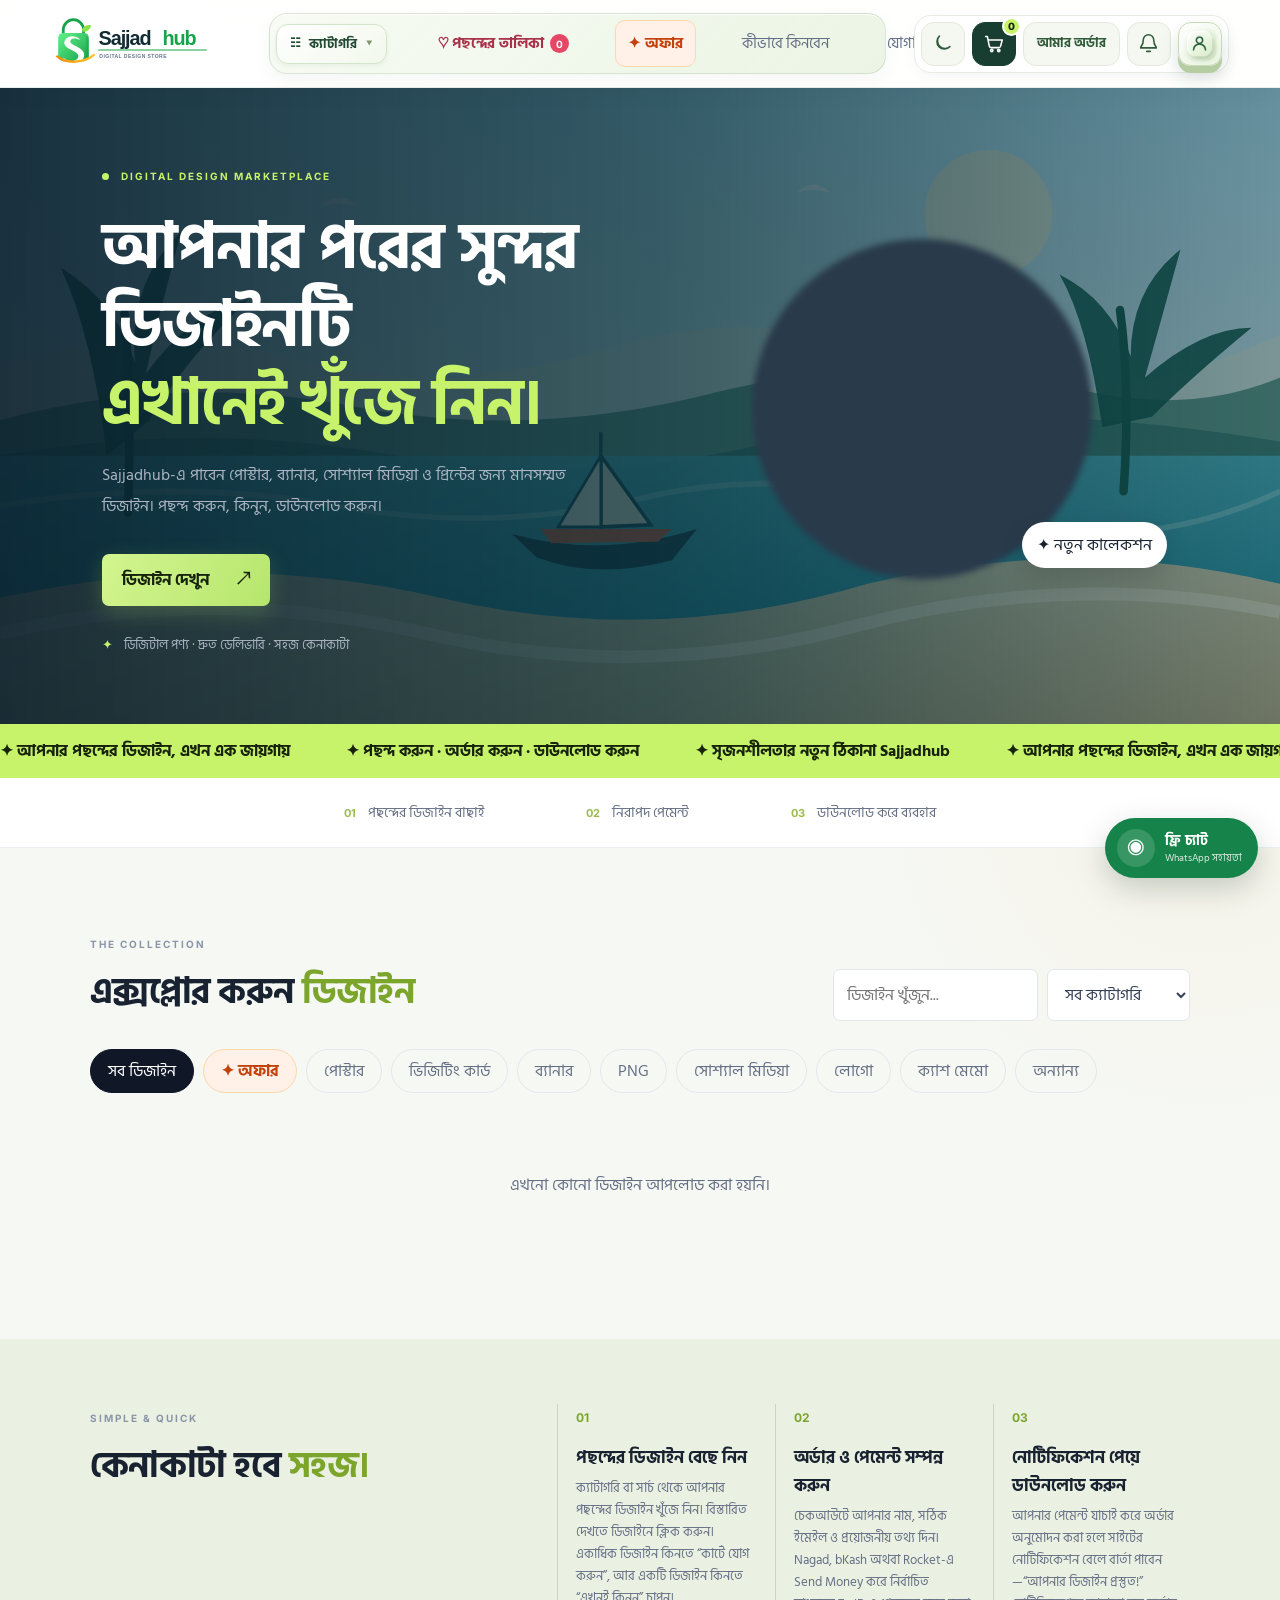
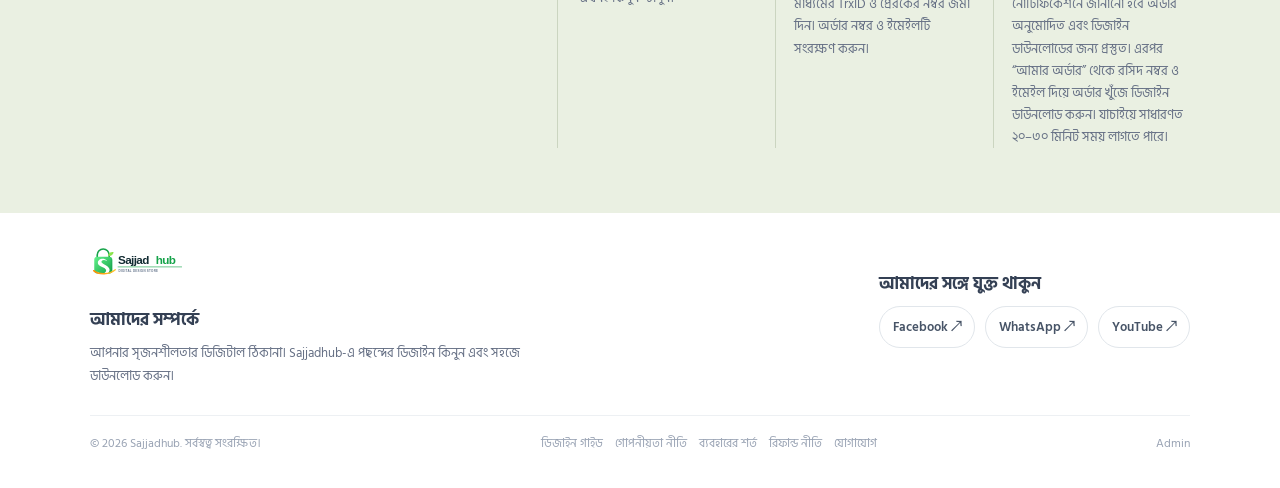
==== commit 572a4fc5: "Bust cached stylesheet for logo bounds fix" ====
--- a/index.html
+++ b/index.html
@@ -33,7 +33,7 @@
   <link rel="preconnect" href="https://fonts.googleapis.com">
   <link rel="preconnect" href="https://fonts.gstatic.com" crossorigin>
   <link href="https://fonts.googleapis.com/css2?family=Hind+Siliguri:wght@400;500;600;700&family=Inter:wght@400;500;600;700;800&display=swap" rel="stylesheet">
-  <link rel="stylesheet" href="styles.css?v=bkash-rocket-preview-20261112-1">
+  <link rel="stylesheet" href="styles.css?v=logo-bounds-fix-20261112-2">
 </head>
 <body>
   <header class="topbar">
--- a/styles.css
+++ b/styles.css
@@ -1073,3 +1073,196 @@
 @media(prefers-reduced-motion:reduce){
   .payment-method-option,.payment-method-option::before{transition:none}
 }
+
+
+/* Logo-only payment choices: center each provider mark without duplicate labels */
+.payment-brand-logo{
+  justify-content:center;
+  gap:0;
+}
+.payment-brand-logo img{
+  width:auto;
+  max-width:100%;
+  height:40px;
+  flex:0 1 auto;
+}
+@media(max-width:420px){
+  .payment-brand-logo img{height:34px;max-width:100%}
+}
+
+
+/* Dark-mode payment logos: add a bright neutral backing for reliable brand contrast */
+body[data-theme="dark"] .payment-brand-logo img{
+  box-sizing:content-box;
+  height:34px;
+  max-width:calc(100% - 18px);
+  padding:5px 9px;
+  border:1px solid #e5e7eb;
+  border-radius:9px;
+  background:#fff;
+  box-shadow:0 2px 8px rgba(0,0,0,.16);
+  object-fit:contain;
+}
+@media(max-width:420px){
+  body[data-theme="dark"] .payment-brand-logo img{
+    height:29px;
+    max-width:calc(100% - 14px);
+    padding:4px 7px;
+    border-radius:8px;
+  }
+}
+
+
+/* Match the displayed Send Money number to the selected provider brand */
+.nagad-box #paymentNumber{
+  transition:color .22s ease,text-shadow .22s ease;
+}
+.nagad-box.payment-provider-nagad #paymentNumber{
+  color:#f05a28;
+  text-shadow:0 1px 0 rgba(240,90,40,.10);
+}
+.nagad-box.payment-provider-bkash #paymentNumber{
+  color:#d12053;
+  text-shadow:0 1px 0 rgba(209,32,83,.10);
+}
+.nagad-box.payment-provider-rocket #paymentNumber{
+  color:#54278f;
+  text-shadow:0 1px 0 rgba(84,39,143,.10);
+}
+body[data-theme="dark"] .nagad-box.payment-provider-nagad #paymentNumber{color:#ff8a5c}
+body[data-theme="dark"] .nagad-box.payment-provider-bkash #paymentNumber{color:#ff6b98}
+body[data-theme="dark"] .nagad-box.payment-provider-rocket #paymentNumber{color:#b99aff}
+@media(prefers-reduced-motion:reduce){
+  .nagad-box #paymentNumber{transition:none}
+}
+
+
+/* Brand-tinted copy panel and subtle provider watermark in checkout popup */
+.nagad-box{
+  --payment-brand-color:#f05a28;
+  position:relative;
+  isolation:isolate;
+  overflow:hidden;
+  background:linear-gradient(125deg,rgba(240,90,40,.12),rgba(240,90,40,.045));
+  border:1px solid rgba(240,90,40,.34);
+  border-radius:14px;
+  box-shadow:0 7px 20px rgba(240,90,40,.07);
+}
+.nagad-box.payment-provider-bkash{
+  --payment-brand-color:#d12053;
+  background:linear-gradient(125deg,rgba(209,32,83,.12),rgba(209,32,83,.045));
+  border-color:rgba(209,32,83,.34);
+  box-shadow:0 7px 20px rgba(209,32,83,.07);
+}
+.nagad-box.payment-provider-rocket{
+  --payment-brand-color:#54278f;
+  background:linear-gradient(125deg,rgba(84,39,143,.12),rgba(84,39,143,.045));
+  border-color:rgba(84,39,143,.34);
+  box-shadow:0 7px 20px rgba(84,39,143,.07);
+}
+.nagad-box::after{
+  content:attr(data-payment-watermark);
+  position:absolute;
+  z-index:0;
+  right:8px;
+  bottom:-13px;
+  font:900 clamp(30px,7vw,54px)/1 Inter,Arial,sans-serif;
+  letter-spacing:-2px;
+  color:var(--payment-brand-color);
+  opacity:.075;
+  pointer-events:none;
+  transform:rotate(-9deg);
+  white-space:nowrap;
+}
+.nagad-box>*{position:relative;z-index:1}
+.nagad-box small{color:var(--payment-brand-color)}
+.nagad-box .copy-button{
+  color:#fff;
+  background:var(--payment-brand-color);
+  border:1px solid var(--payment-brand-color);
+  border-radius:9px;
+  font-weight:750;
+  box-shadow:0 4px 11px color-mix(in srgb,var(--payment-brand-color) 22%,transparent);
+  transition:transform .18s ease,filter .18s ease,box-shadow .18s ease;
+}
+.nagad-box .copy-button:hover{filter:brightness(1.08);transform:translateY(-1px);box-shadow:0 7px 15px color-mix(in srgb,var(--payment-brand-color) 28%,transparent)}
+.nagad-box .copy-button:active{transform:scale(.97)}
+.checkout-modal{position:relative;isolation:isolate;overflow:hidden}
+.checkout-modal::after{
+  content:attr(data-payment-watermark);
+  position:absolute;
+  z-index:0;
+  right:-13px;
+  top:38%;
+  font:900 clamp(62px,13vw,112px)/1 Inter,Arial,sans-serif;
+  letter-spacing:-5px;
+  color:var(--payment-brand-color,#f05a28);
+  opacity:.045;
+  pointer-events:none;
+  transform:rotate(-18deg);
+  white-space:nowrap;
+}
+.checkout-modal[data-payment-provider="bkash"]{--payment-brand-color:#d12053}
+.checkout-modal[data-payment-provider="rocket"]{--payment-brand-color:#54278f}
+.checkout-modal[data-payment-provider="nagad"]{--payment-brand-color:#f05a28}
+.checkout-modal>*{position:relative;z-index:1}
+body[data-theme="dark"] .nagad-box{
+  background:linear-gradient(125deg,rgba(255,138,92,.15),rgba(255,138,92,.055));
+  border-color:rgba(255,138,92,.42);
+}
+body[data-theme="dark"] .nagad-box.payment-provider-bkash{
+  background:linear-gradient(125deg,rgba(255,107,152,.15),rgba(255,107,152,.055));
+  border-color:rgba(255,107,152,.42);
+}
+body[data-theme="dark"] .nagad-box.payment-provider-rocket{
+  background:linear-gradient(125deg,rgba(185,154,255,.15),rgba(185,154,255,.055));
+  border-color:rgba(185,154,255,.42);
+}
+body[data-theme="dark"] .nagad-box.payment-provider-nagad{--payment-brand-color:#ff8a5c}
+body[data-theme="dark"] .nagad-box.payment-provider-bkash{--payment-brand-color:#ff6b98}
+body[data-theme="dark"] .nagad-box.payment-provider-rocket{--payment-brand-color:#b99aff}
+body[data-theme="dark"] .checkout-modal::after{opacity:.065}
+@media(prefers-reduced-motion:reduce){
+  .nagad-box .copy-button{transition:none}
+}
+
+
+
+/* Sajjadhub logo: animate the complete bounded logo and clip shine to its exact box */
+.brand,.footer-brand{
+  position:relative;display:inline-flex!important;align-items:center;
+  width:fit-content;max-width:100%;height:auto;line-height:0;
+  overflow:hidden;contain:paint;isolation:isolate;
+  animation:shLogoFloat 4.2s ease-in-out infinite;
+}
+.brand img,.footer-brand img{
+  position:relative;z-index:1;display:block;flex:none;
+  max-width:100%;height:auto;object-fit:contain;
+  animation:none!important;transform:none!important;
+  filter:none!important;transition:none!important;will-change:auto;
+}
+.brand::after,.footer-brand::after{
+  content:"";position:absolute;z-index:2;inset:0;
+  display:block;overflow:hidden;pointer-events:none;
+  clip-path:inset(0);
+  background:linear-gradient(110deg,transparent 0%,transparent 43%,rgba(255,255,255,.035) 47%,rgba(255,255,255,.13) 50%,rgba(255,255,255,.035) 53%,transparent 58%,transparent 100%);
+  background-size:260% 100%;background-position:100% 0;
+  opacity:0;animation:shLogoShine 6.5s ease-in-out infinite;
+}
+@keyframes shLogoFloat{
+  0%,100%{transform:translate3d(0,0,0)}
+  50%{transform:translate3d(0,-1px,0)}
+}
+@keyframes shLogoShine{
+  0%,12%{background-position:100% 0;opacity:0}
+  24%{opacity:.55}
+  56%{background-position:0% 0;opacity:.42}
+  70%,100%{background-position:0% 0;opacity:0}
+}
+body[data-theme="dark"] .brand::after,body[data-theme="dark"] .footer-brand::after{
+  background-image:linear-gradient(110deg,transparent 0%,transparent 43%,rgba(255,255,255,.04) 47%,rgba(218,255,220,.15) 50%,rgba(255,255,255,.04) 53%,transparent 58%,transparent 100%);
+}
+@media(prefers-reduced-motion:reduce){
+  .brand,.footer-brand{animation:none!important;transform:none!important}
+  .brand::after,.footer-brand::after{animation:none!important;display:none!important}
+}
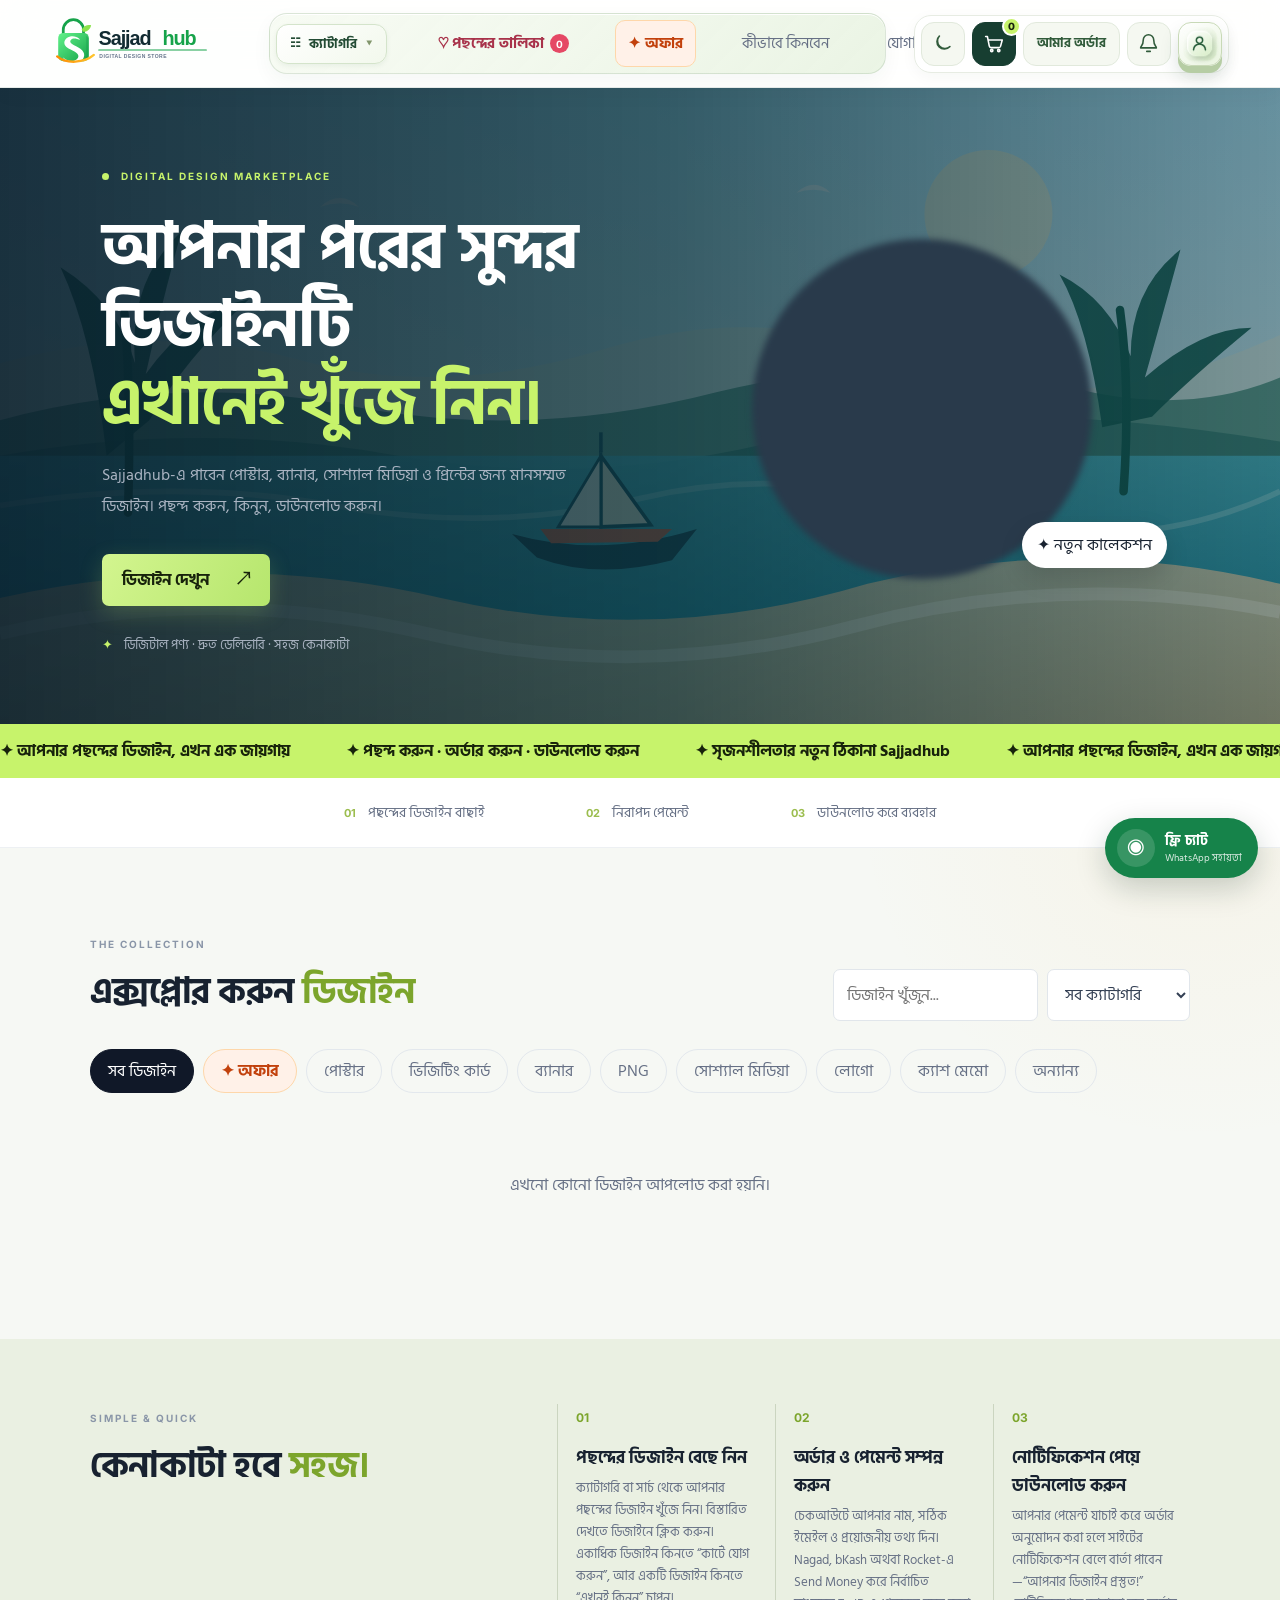
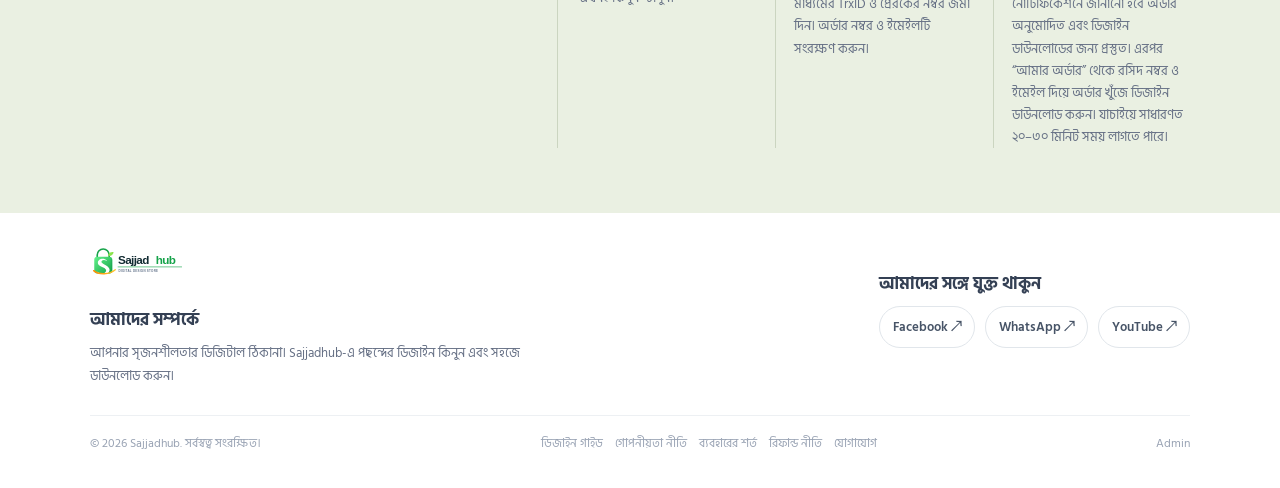
==== commit 613a778b: "Refresh stylesheet cache for alpha-masked logo shine" ====
--- a/index.html
+++ b/index.html
@@ -33,7 +33,7 @@
   <link rel="preconnect" href="https://fonts.googleapis.com">
   <link rel="preconnect" href="https://fonts.gstatic.com" crossorigin>
   <link href="https://fonts.googleapis.com/css2?family=Hind+Siliguri:wght@400;500;600;700&family=Inter:wght@400;500;600;700;800&display=swap" rel="stylesheet">
-  <link rel="stylesheet" href="styles.css?v=logo-bounds-fix-20261112-2">
+  <link rel="stylesheet" href="styles.css?v=logo-alpha-shine-fast-20261112-3">
 </head>
 <body>
   <header class="topbar">
--- a/styles.css
+++ b/styles.css
@@ -1228,12 +1228,12 @@
 
 
 
-/* Sajjadhub logo: animate the complete bounded logo and clip shine to its exact box */
+/* Sajjadhub logo: alpha-masked soft shine follows only the visible logo silhouette */
 .brand,.footer-brand{
   position:relative;display:inline-flex!important;align-items:center;
   width:fit-content;max-width:100%;height:auto;line-height:0;
   overflow:hidden;contain:paint;isolation:isolate;
-  animation:shLogoFloat 4.2s ease-in-out infinite;
+  animation:shLogoFloat 3.2s ease-in-out infinite;
 }
 .brand img,.footer-brand img{
   position:relative;z-index:1;display:block;flex:none;
@@ -1243,24 +1243,36 @@
 }
 .brand::after,.footer-brand::after{
   content:"";position:absolute;z-index:2;inset:0;
-  display:block;overflow:hidden;pointer-events:none;
-  clip-path:inset(0);
-  background:linear-gradient(110deg,transparent 0%,transparent 43%,rgba(255,255,255,.035) 47%,rgba(255,255,255,.13) 50%,rgba(255,255,255,.035) 53%,transparent 58%,transparent 100%);
-  background-size:260% 100%;background-position:100% 0;
-  opacity:0;animation:shLogoShine 6.5s ease-in-out infinite;
+  display:block;pointer-events:none;
+  background:linear-gradient(108deg,
+    transparent 0%,transparent 38%,
+    rgba(255,255,255,.025) 43%,
+    rgba(255,255,255,.12) 48%,
+    rgba(255,255,255,.20) 50%,
+    rgba(255,255,255,.12) 52%,
+    rgba(255,255,255,.025) 57%,
+    transparent 62%,transparent 100%);
+  background-size:240% 100%;background-position:100% 0;
+  opacity:0;
+  filter:blur(1.8px);
+  mix-blend-mode:screen;
+  -webkit-mask-image:url("/sajjadhub-logo.svg");
+  mask-image:url("/sajjadhub-logo.svg");
+  -webkit-mask-mode:alpha;mask-mode:alpha;
+  -webkit-mask-repeat:no-repeat;mask-repeat:no-repeat;
+  -webkit-mask-position:center;-webkit-mask-size:100% 100%;
+  mask-repeat:no-repeat;mask-position:center;mask-size:100% 100%;
+  animation:shLogoShine 3.1s cubic-bezier(.35,0,.2,1) infinite;
 }
 @keyframes shLogoFloat{
   0%,100%{transform:translate3d(0,0,0)}
   50%{transform:translate3d(0,-1px,0)}
 }
 @keyframes shLogoShine{
-  0%,12%{background-position:100% 0;opacity:0}
-  24%{opacity:.55}
-  56%{background-position:0% 0;opacity:.42}
-  70%,100%{background-position:0% 0;opacity:0}
-}
-body[data-theme="dark"] .brand::after,body[data-theme="dark"] .footer-brand::after{
-  background-image:linear-gradient(110deg,transparent 0%,transparent 43%,rgba(255,255,255,.04) 47%,rgba(218,255,220,.15) 50%,rgba(255,255,255,.04) 53%,transparent 58%,transparent 100%);
+  0%,8%{background-position:100% 0;opacity:0}
+  18%{opacity:.62}
+  58%{background-position:0% 0;opacity:.48}
+  72%,100%{background-position:0% 0;opacity:0}
 }
 @media(prefers-reduced-motion:reduce){
   .brand,.footer-brand{animation:none!important;transform:none!important}
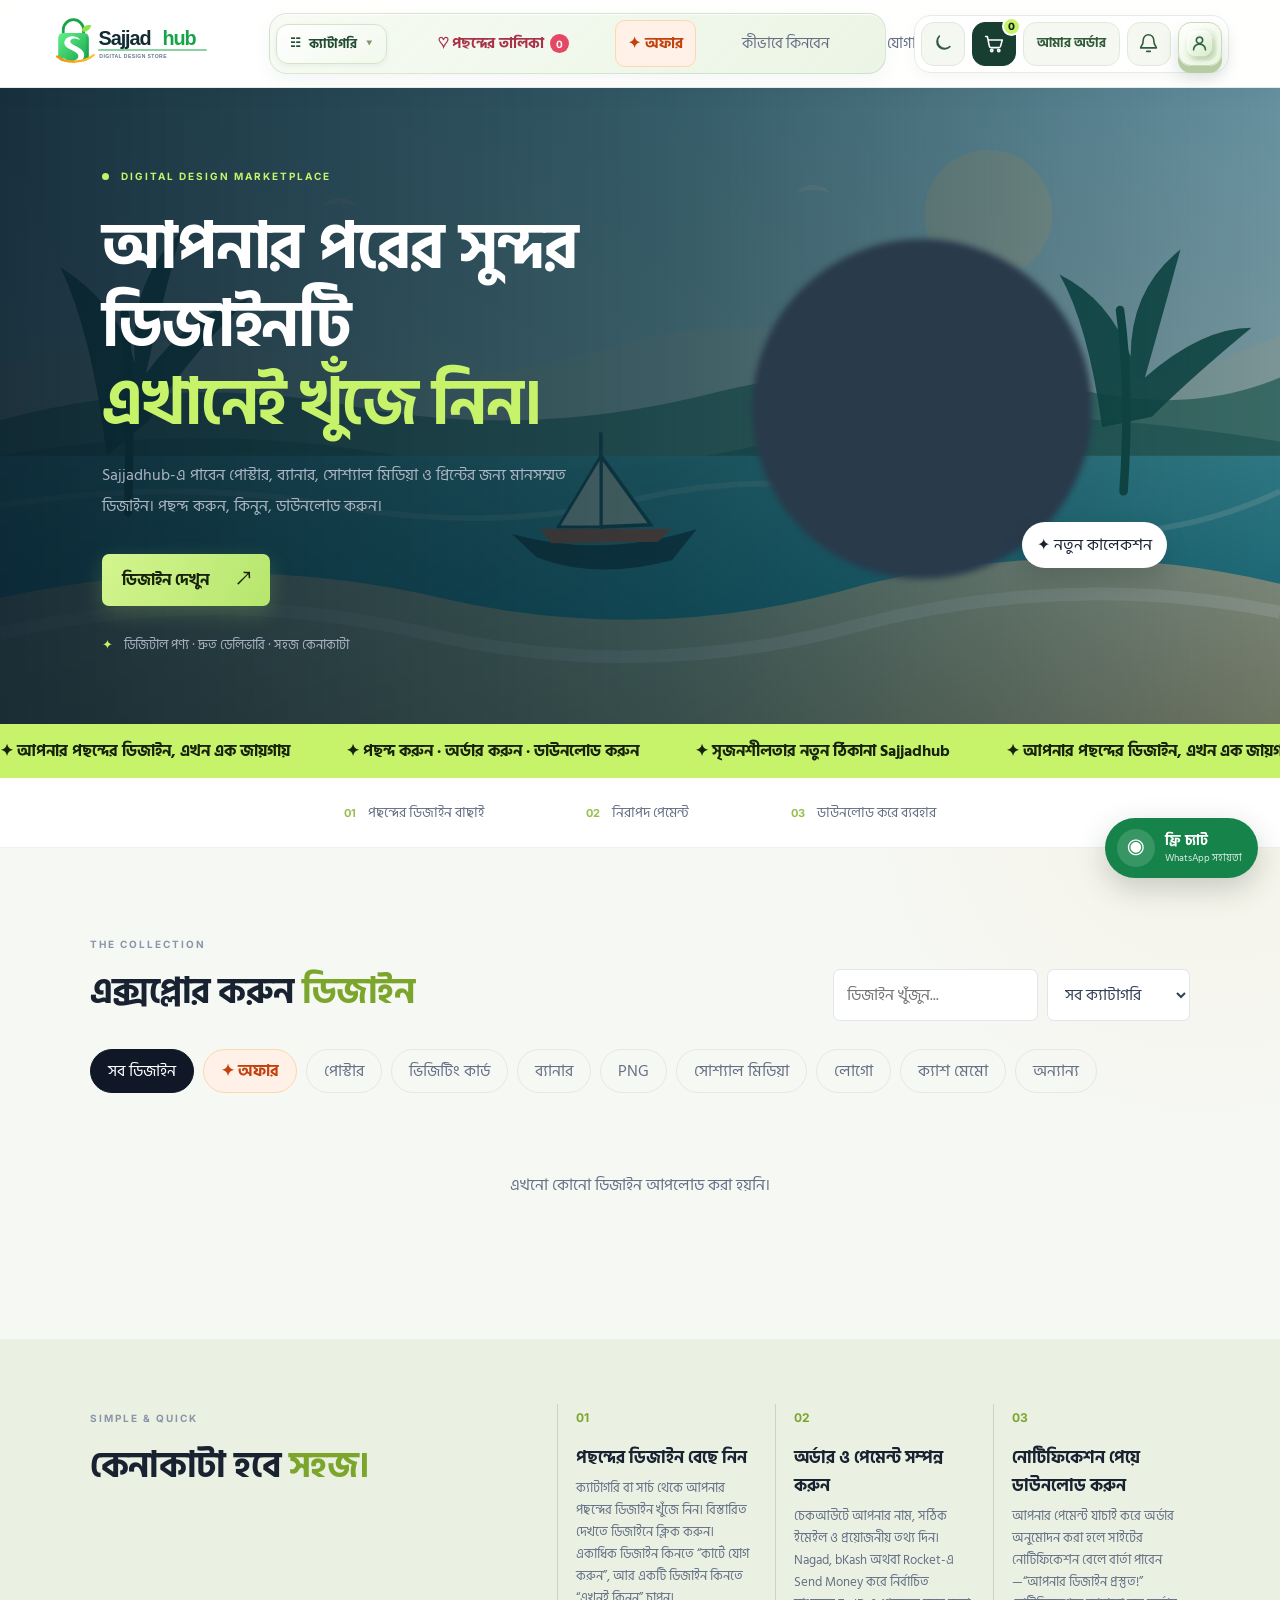
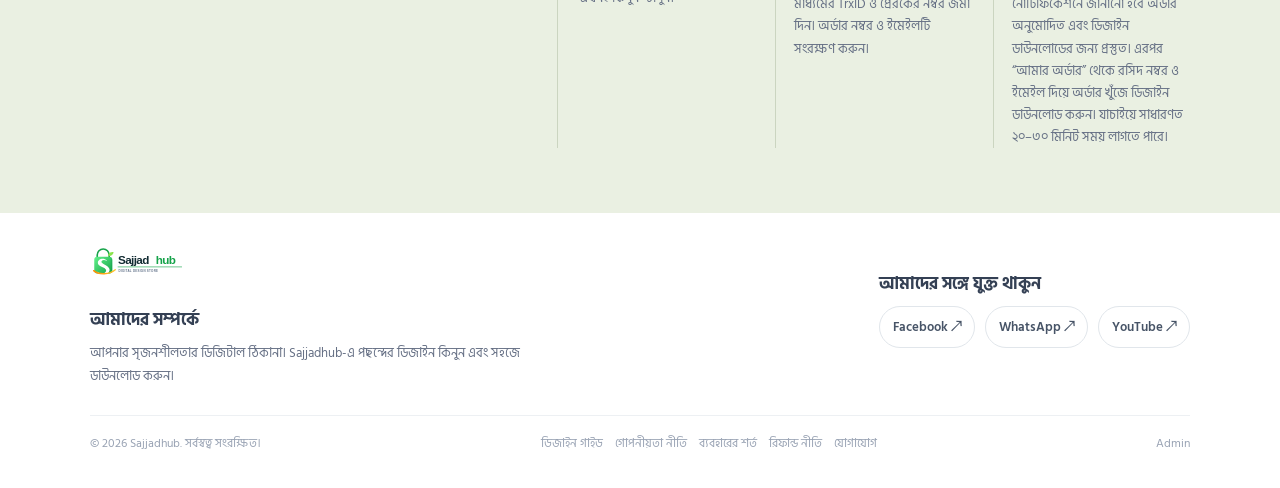
==== commit 0c7e546e: "Refresh logo shine stylesheet cache" ====
--- a/index.html
+++ b/index.html
@@ -33,7 +33,7 @@
   <link rel="preconnect" href="https://fonts.googleapis.com">
   <link rel="preconnect" href="https://fonts.gstatic.com" crossorigin>
   <link href="https://fonts.googleapis.com/css2?family=Hind+Siliguri:wght@400;500;600;700&family=Inter:wght@400;500;600;700;800&display=swap" rel="stylesheet">
-  <link rel="stylesheet" href="styles.css?v=logo-alpha-shine-fast-20261112-3">
+  <link rel="stylesheet" href="styles.css?v=logo-alpha-shine-bold-20261112-4">
 </head>
 <body>
   <header class="topbar">
--- a/styles.css
+++ b/styles.css
@@ -1245,16 +1245,17 @@
   content:"";position:absolute;z-index:2;inset:0;
   display:block;pointer-events:none;
   background:linear-gradient(108deg,
-    transparent 0%,transparent 38%,
-    rgba(255,255,255,.025) 43%,
-    rgba(255,255,255,.12) 48%,
-    rgba(255,255,255,.20) 50%,
-    rgba(255,255,255,.12) 52%,
-    rgba(255,255,255,.025) 57%,
-    transparent 62%,transparent 100%);
-  background-size:240% 100%;background-position:100% 0;
+    transparent 0%,transparent 34%,
+    rgba(255,255,255,.10) 40%,
+    rgba(255,255,255,.42) 46%,
+    rgba(255,255,255,.88) 49.5%,
+    rgba(255,255,255,.72) 51%,
+    rgba(255,255,255,.32) 55%,
+    rgba(255,255,255,.08) 60%,
+    transparent 66%,transparent 100%);
+  background-size:260% 100%;background-position:100% 0;
   opacity:0;
-  filter:blur(1.8px);
+  filter:blur(1.15px);
   mix-blend-mode:screen;
   -webkit-mask-image:url("/sajjadhub-logo.svg");
   mask-image:url("/sajjadhub-logo.svg");
@@ -1262,7 +1263,7 @@
   -webkit-mask-repeat:no-repeat;mask-repeat:no-repeat;
   -webkit-mask-position:center;-webkit-mask-size:100% 100%;
   mask-repeat:no-repeat;mask-position:center;mask-size:100% 100%;
-  animation:shLogoShine 3.1s cubic-bezier(.35,0,.2,1) infinite;
+  animation:shLogoShine 2.6s cubic-bezier(.35,0,.2,1) infinite;
 }
 @keyframes shLogoFloat{
   0%,100%{transform:translate3d(0,0,0)}
@@ -1270,8 +1271,8 @@
 }
 @keyframes shLogoShine{
   0%,8%{background-position:100% 0;opacity:0}
-  18%{opacity:.62}
-  58%{background-position:0% 0;opacity:.48}
+  15%{opacity:1}
+  58%{background-position:0% 0;opacity:.92}
   72%,100%{background-position:0% 0;opacity:0}
 }
 @media(prefers-reduced-motion:reduce){
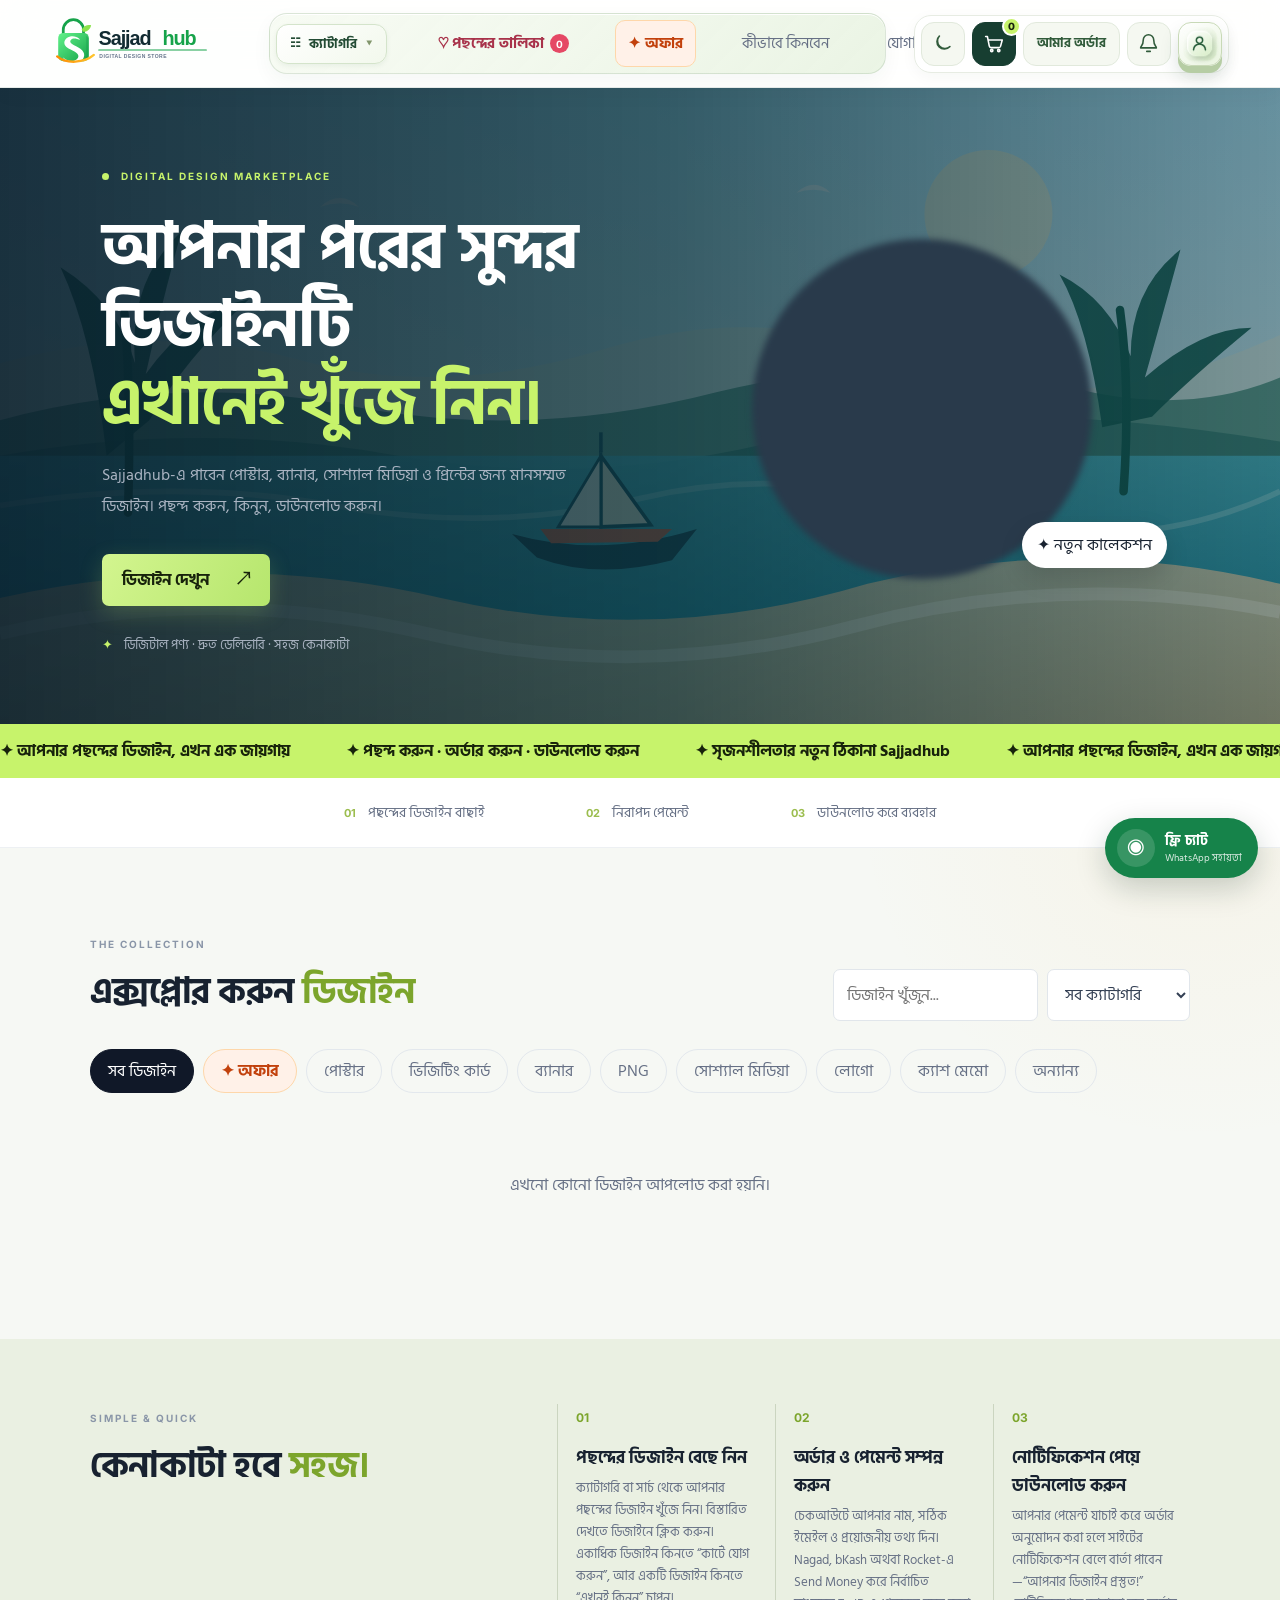
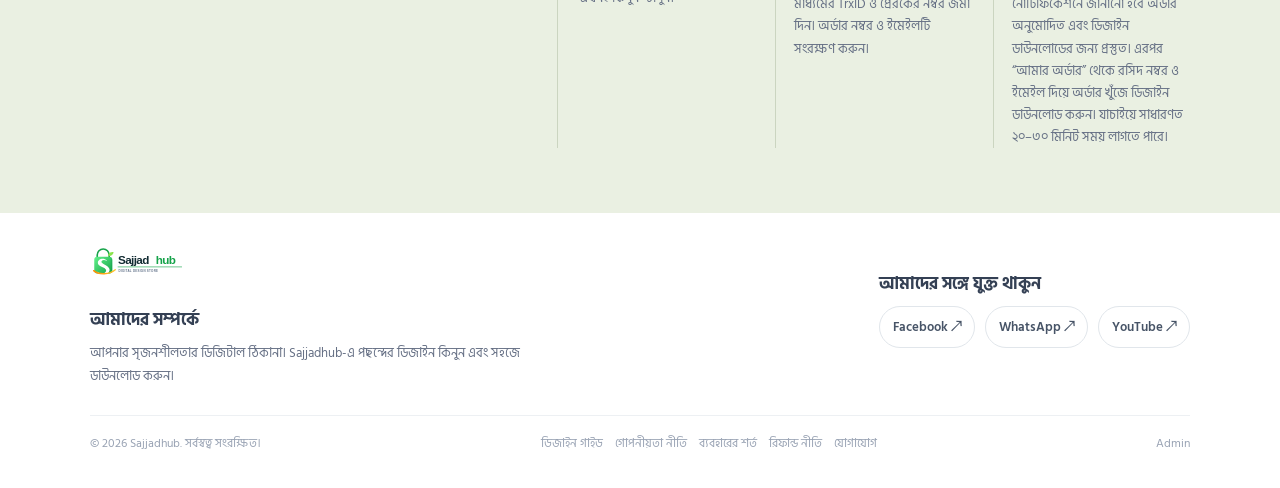
==== commit ef2eb0c8: "Refresh stylesheet cache for slower logo shine" ====
--- a/index.html
+++ b/index.html
@@ -33,7 +33,7 @@
   <link rel="preconnect" href="https://fonts.googleapis.com">
   <link rel="preconnect" href="https://fonts.gstatic.com" crossorigin>
   <link href="https://fonts.googleapis.com/css2?family=Hind+Siliguri:wght@400;500;600;700&family=Inter:wght@400;500;600;700;800&display=swap" rel="stylesheet">
-  <link rel="stylesheet" href="styles.css?v=logo-alpha-shine-bold-20261112-4">
+  <link rel="stylesheet" href="styles.css?v=logo-shine-slower-60pct-20261112-5">
 </head>
 <body>
   <header class="topbar">
--- a/styles.css
+++ b/styles.css
@@ -1263,7 +1263,7 @@
   -webkit-mask-repeat:no-repeat;mask-repeat:no-repeat;
   -webkit-mask-position:center;-webkit-mask-size:100% 100%;
   mask-repeat:no-repeat;mask-position:center;mask-size:100% 100%;
-  animation:shLogoShine 2.6s cubic-bezier(.35,0,.2,1) infinite;
+  animation:shLogoShine 6.5s cubic-bezier(.35,0,.2,1) infinite;
 }
 @keyframes shLogoFloat{
   0%,100%{transform:translate3d(0,0,0)}
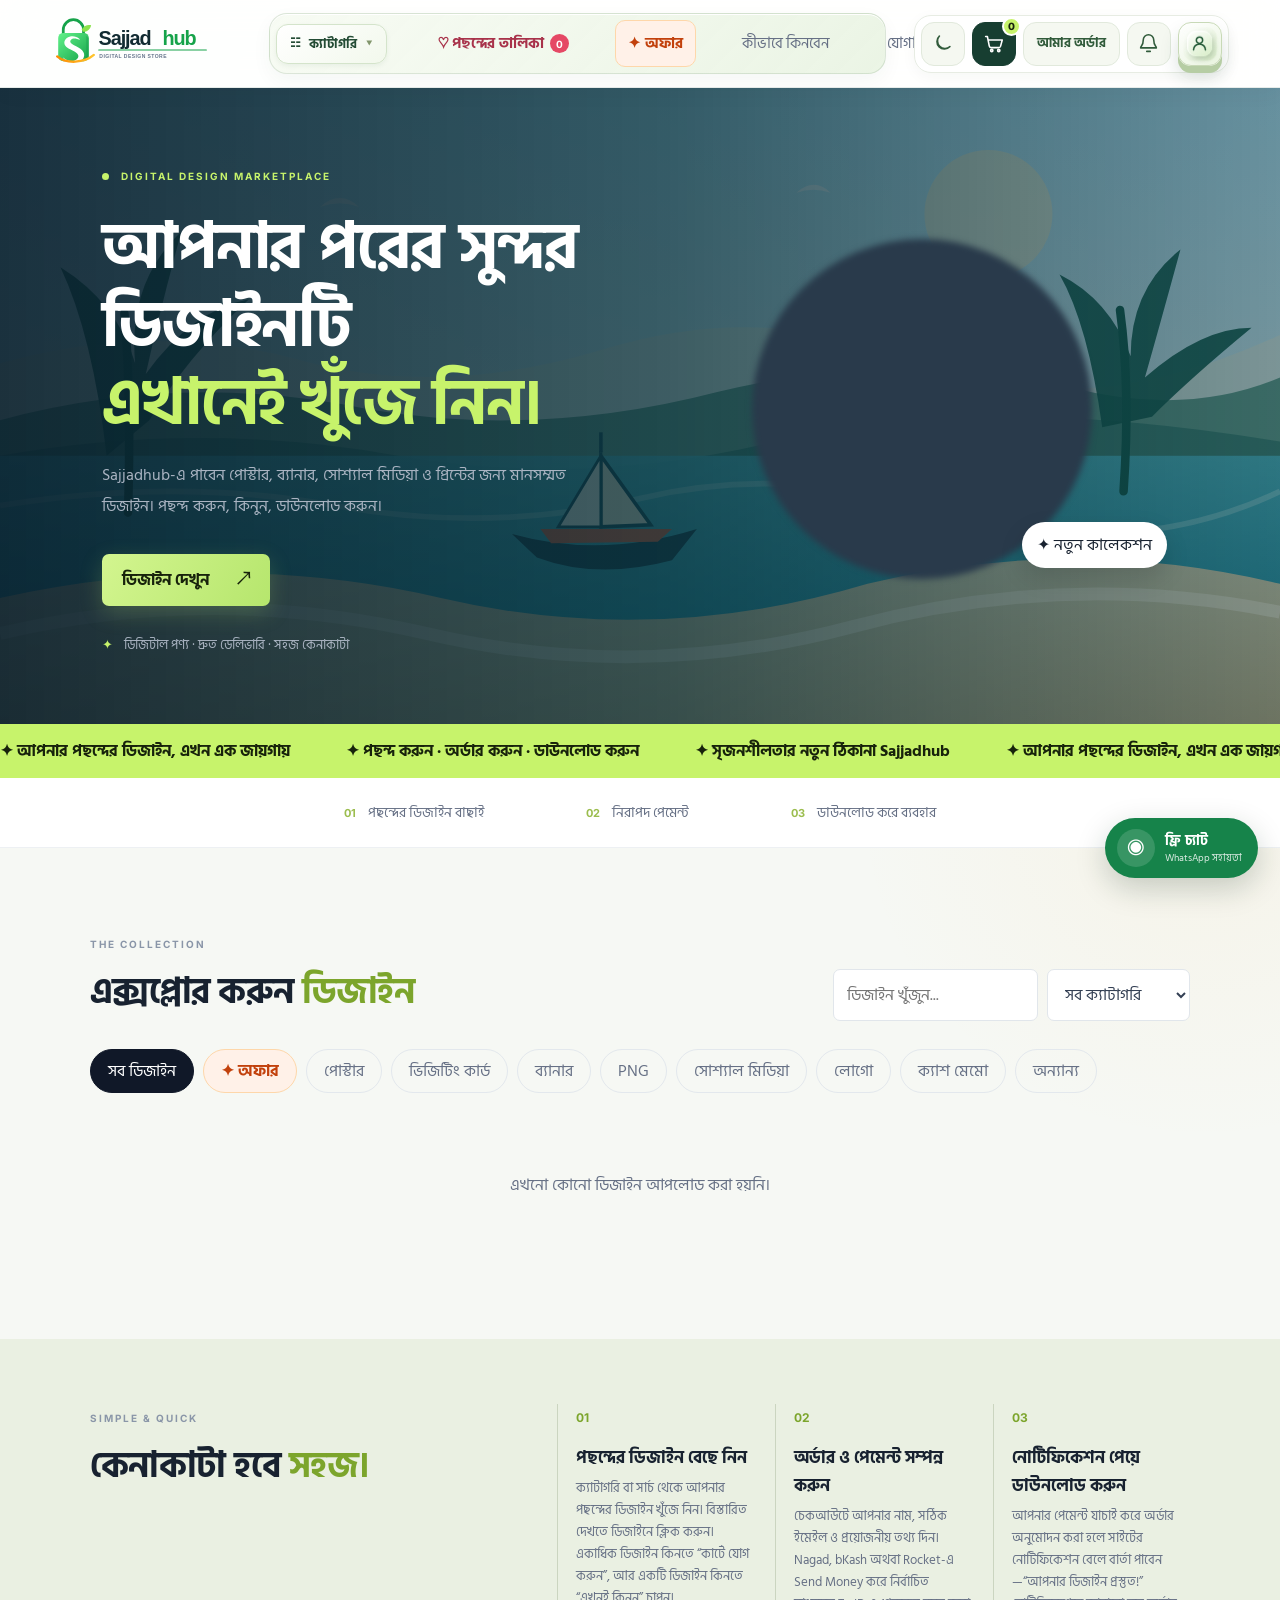
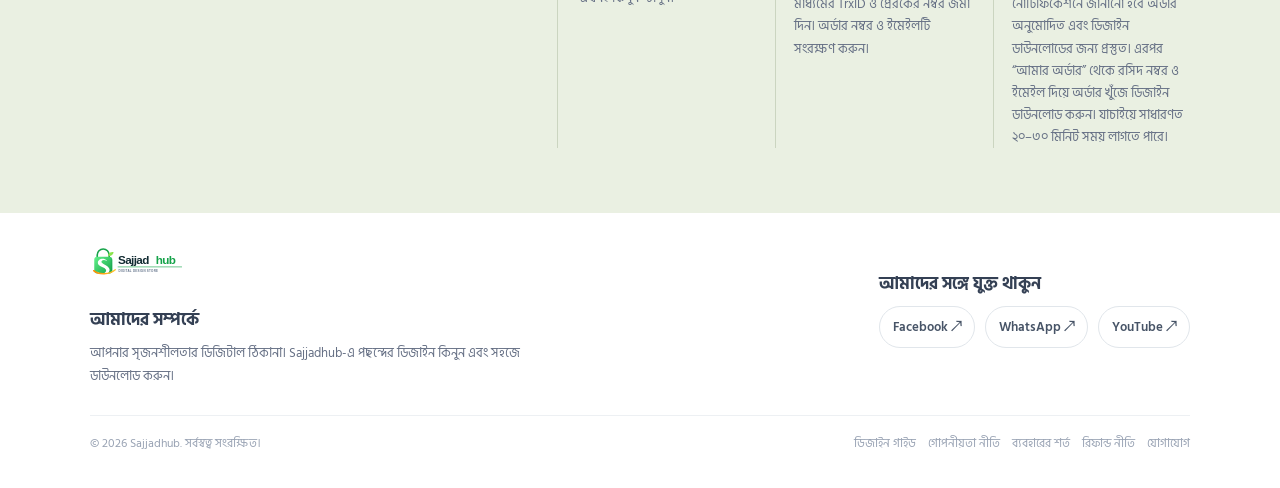
==== commit caaab285: "Remove public Admin link from storefront footer" ====
--- a/index.html
+++ b/index.html
@@ -96,7 +96,7 @@
   <footer id="contact">
     <div class="footer-about"><a class="brand footer-brand" href="#" aria-label="Sajjadhub হোম"><img src="/sajjadhub-logo.svg" alt="Sajjadhub — Digital Design Store"></a><h3>আমাদের সম্পর্কে</h3><p>আপনার সৃজনশীলতার ডিজিটাল ঠিকানা। Sajjadhub-এ পছন্দের ডিজাইন কিনুন এবং সহজে ডাউনলোড করুন।</p></div>
     <div class="footer-social"><h3>আমাদের সঙ্গে যুক্ত থাকুন</h3><div class="social-links"><a href="https://www.facebook.com/sh.shoheb.vai" target="_blank" rel="noopener noreferrer">Facebook ↗</a><a href="https://wa.me/8801951608000" target="_blank" rel="noopener noreferrer">WhatsApp ↗</a><a href="https://www.youtube.com/@hookbangla" target="_blank" rel="noopener noreferrer">YouTube ↗</a></div></div>
-    <div class="footer-bottom"><span>© <span id="year"></span> Sajjadhub. সর্বস্বত্ব সংরক্ষিত।</span><nav class="footer-policy-links" aria-label="আইনি ও সহায়তা"><a href="/design-guide.html">ডিজাইন গাইড</a><a href="/privacy-policy.html">গোপনীয়তা নীতি</a><a href="/terms.html">ব্যবহারের শর্ত</a><a href="/refund-policy.html">রিফান্ড নীতি</a><a href="/contact.html">যোগাযোগ</a></nav><a href="/admin.html">Admin</a></div>
+    <div class="footer-bottom"><span>© <span id="year"></span> Sajjadhub. সর্বস্বত্ব সংরক্ষিত।</span><nav class="footer-policy-links" aria-label="আইনি ও সহায়তা"><a href="/design-guide.html">ডিজাইন গাইড</a><a href="/privacy-policy.html">গোপনীয়তা নীতি</a><a href="/terms.html">ব্যবহারের শর্ত</a><a href="/refund-policy.html">রিফান্ড নীতি</a><a href="/contact.html">যোগাযোগ</a></nav></div>
   </footer>
 
   <div class="drawer-backdrop" id="backdrop"></div>
